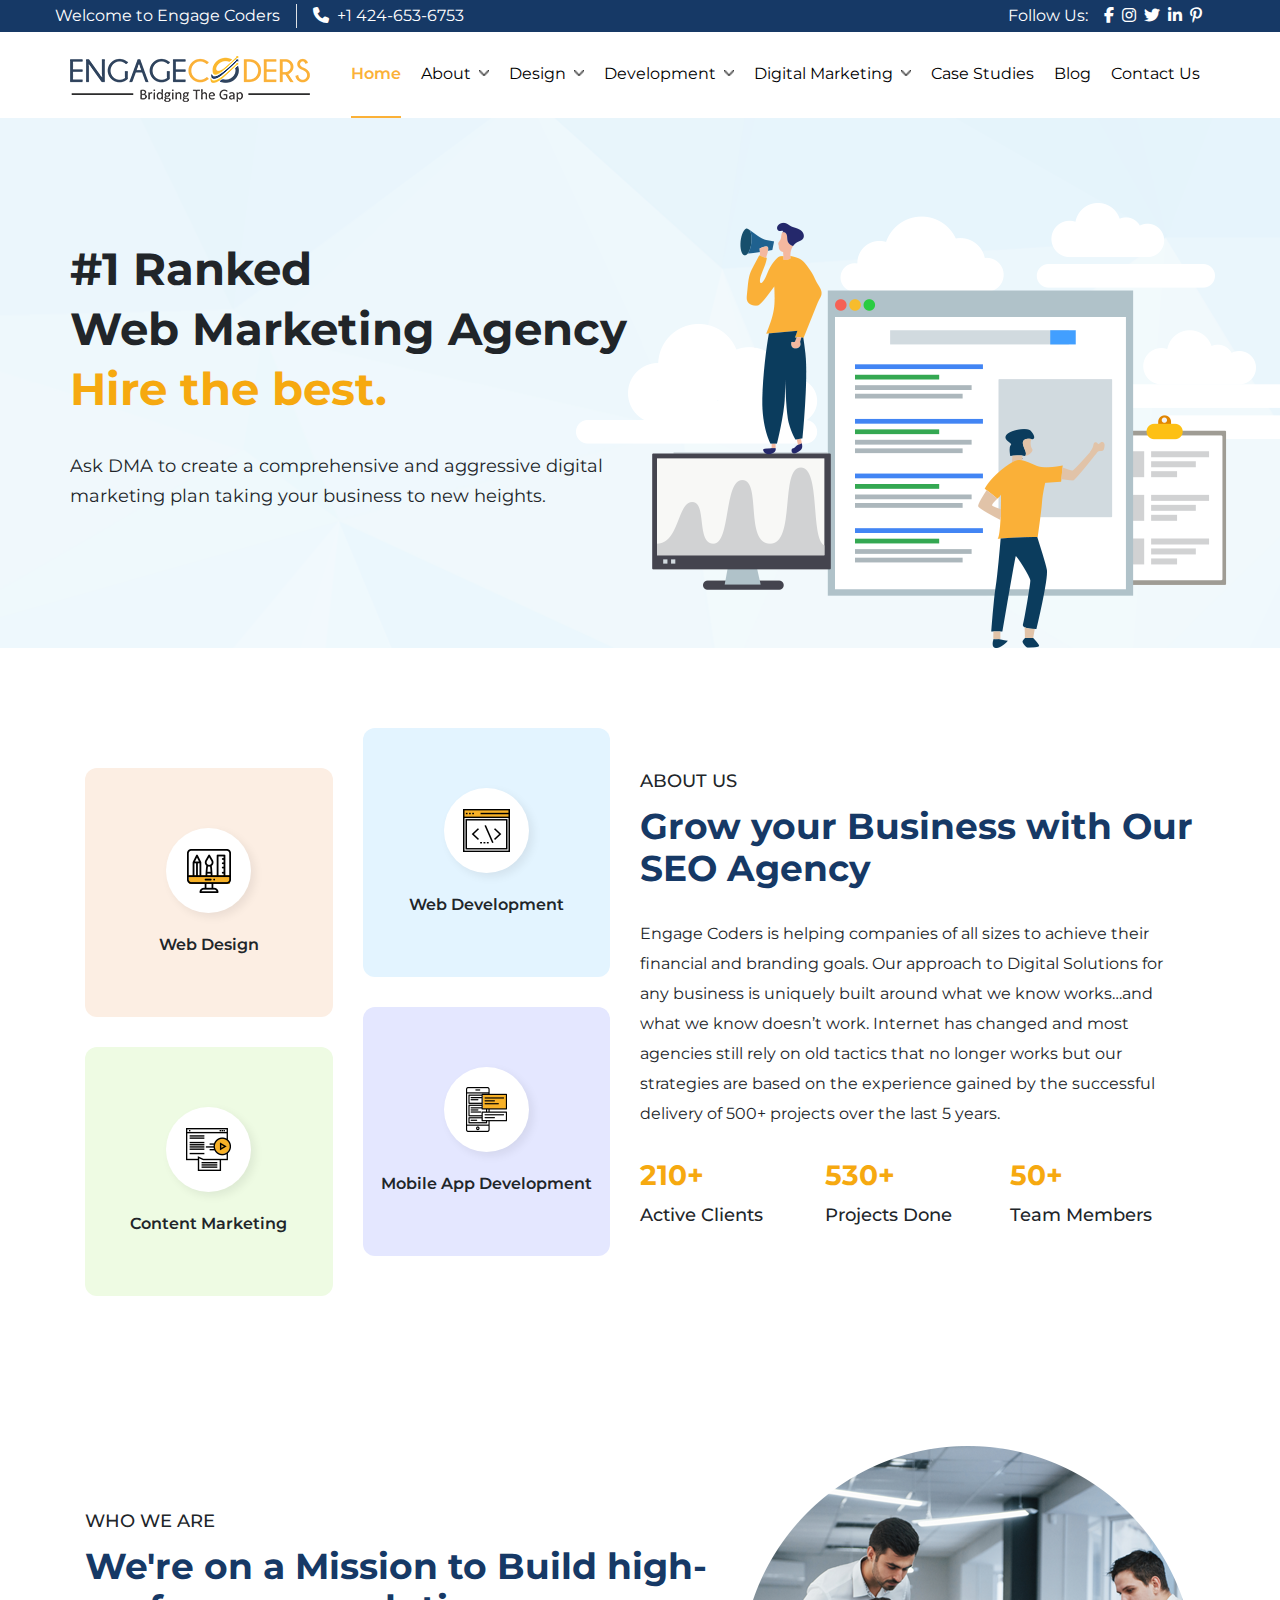
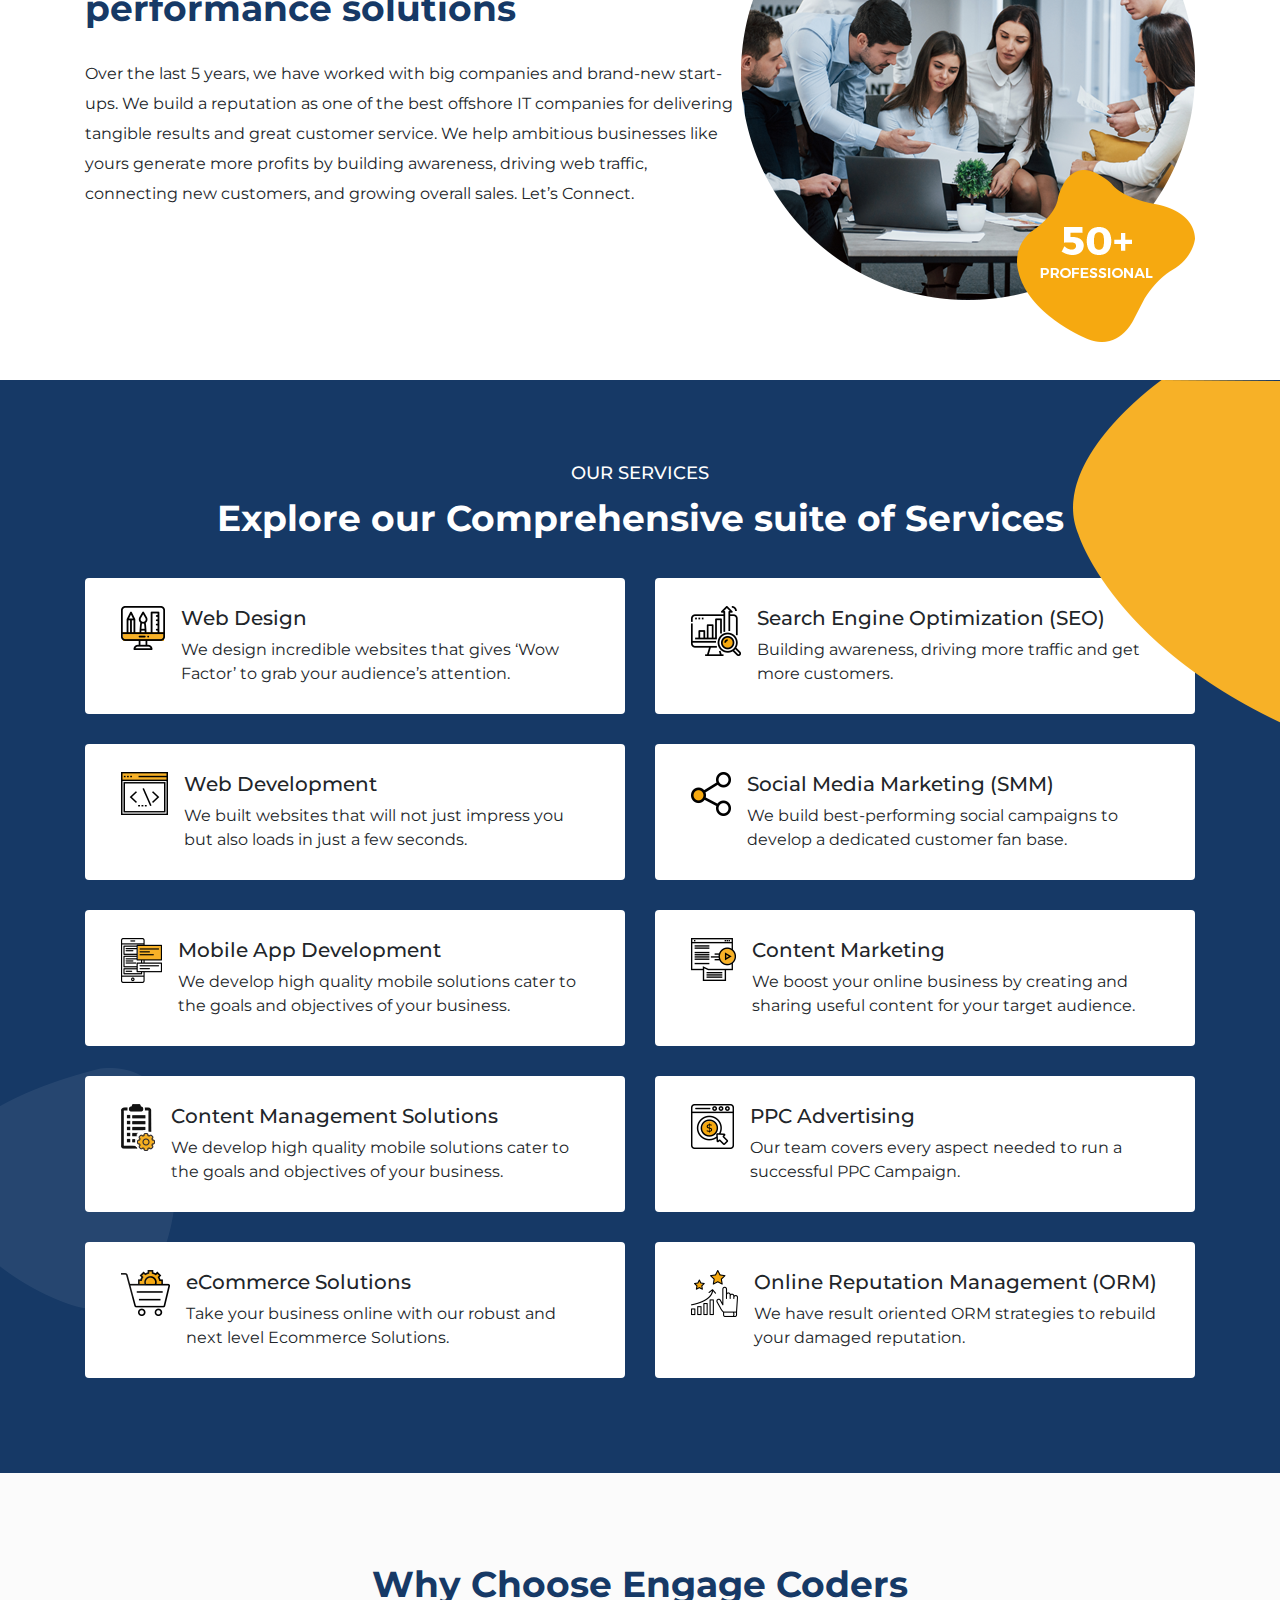
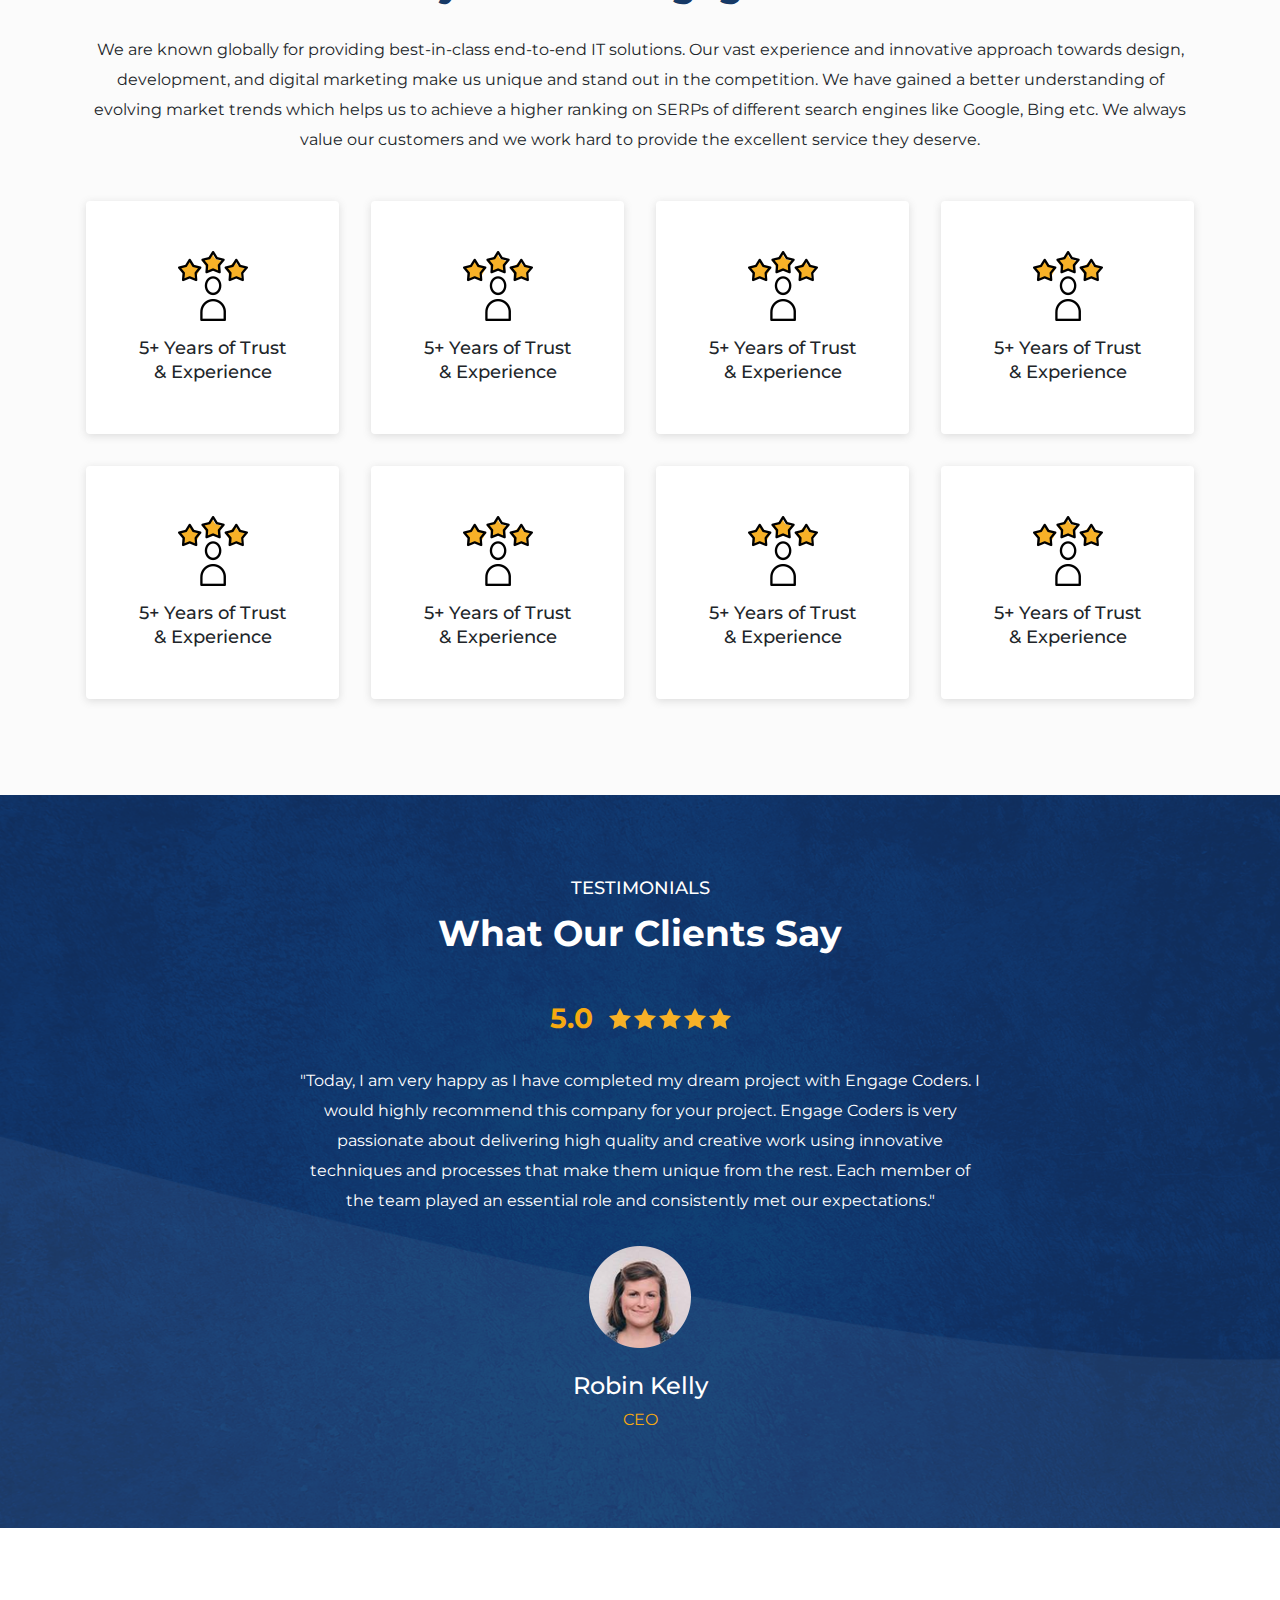
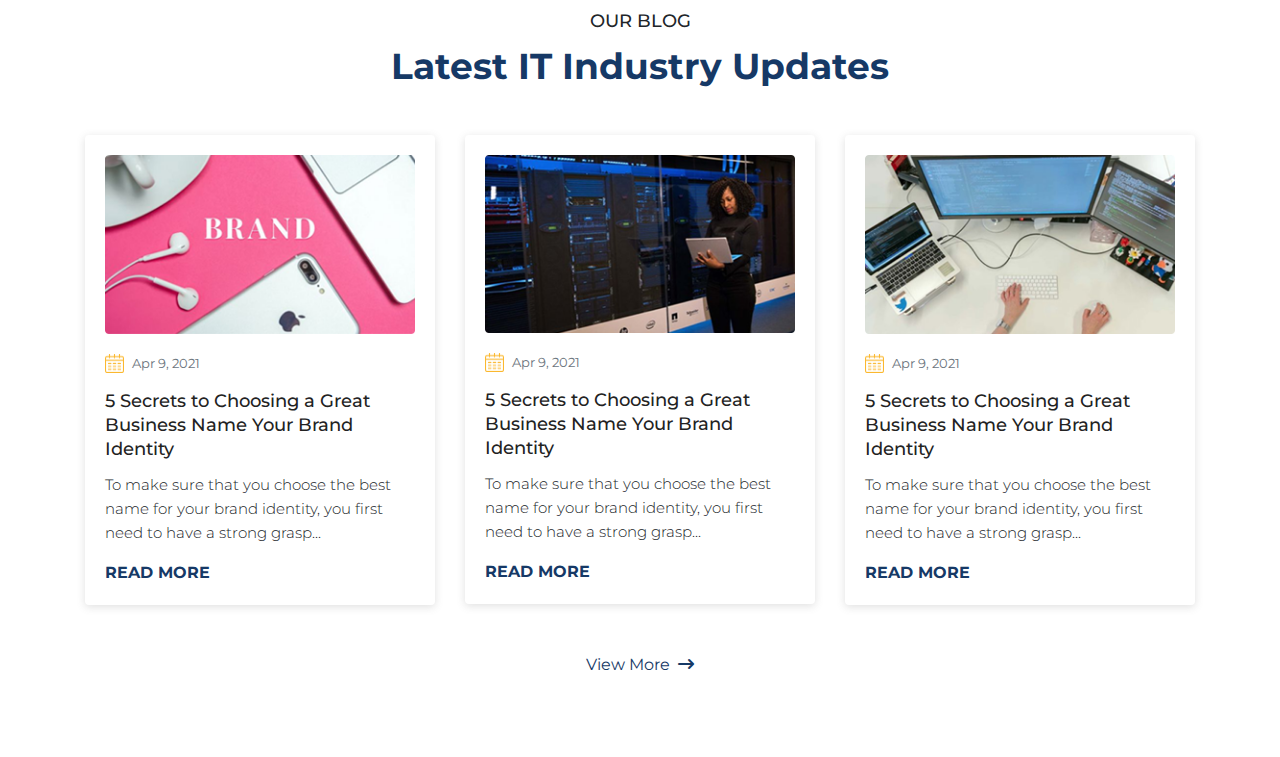
==== index.html @ b3d9ad45 "first" ====
<!DOCTYPE html>
<html lang="en">

<head>
    <meta charset="UTF-8">
    <meta name="viewport" content="width=device-width, initial-scale=1.0">
    <title>Engagecoders</title>
    <link rel="stylesheet" href="./assets/css/style.css">
    <link rel="stylesheet" href="https://cdn.jsdelivr.net/npm/bootstrap@4.6.2/dist/css/bootstrap.min.css">
    <link rel="stylesheet" href="https://cdnjs.cloudflare.com/ajax/libs/font-awesome/6.7.1/css/all.min.css">
    <link rel="preconnect" href="https://fonts.googleapis.com">
    <link rel="preconnect" href="https://fonts.gstatic.com" crossorigin>
    <link href="https://fonts.googleapis.com/css2?family=Montserrat:ital,wght@0,100..900;1,100..900&display=swap"
        rel="stylesheet">
</head>

<body>
    <header>
        <div class="bg-blue text-white py-1">
            <div class="d-flex container justify-content-between p-0">
                <div class="row">
                    <div class="mr-3">Welcome to Engage Coders</div>

                    <a href="tel:+1 424-653-6753" class="text-white text-decoration-none border-left"><i
                            class="fa-solid fa-phone ml-3 mr-2"></i>+1
                        424-653-6753</a>
                </div>
                <div><span class="mr-3">Follow Us:</span><i class="fa-brands fa-facebook-f mr-2"></i><i
                        class="fa-brands fa-instagram mr-2"></i><i class="fa-brands fa-twitter mr-2"></i><i
                        class="fa-brands fa-linkedin-in mr-2"></i><i class="fa-brands fa-pinterest-p mr-2"></i></div>
            </div>
        </div>
        <nav class="navbar navbar-expand-lg navbar-light container px-0 pb-0 align-items-end">
            <a class="navbar-brand py-3" href="#">
                <img src="./assets/images/logo.png" alt="Engagecoders logo">
            </a>
            <button class="navbar-toggler" type="button" data-toggle="collapse" data-target="#navbarNav"
                aria-controls="navbarNav" aria-expanded="false" aria-label="Toggle navigation">
                <span class="navbar-toggler-icon"></span>
            </button>
            <div class="collapse navbar-collapse flex-row-reverse" id="navbarNav">
                <ul class="navbar-nav">
                    <li class="nav-item active">
                        <a class="nav-link" href="#">Home</a>
                    </li>
                    <li class="nav-item dropdown">
                        <a class="nav-link dropdown-toggle" href="#" role="button" data-toggle="dropdown"
                            aria-expanded="false">
                            About
                        </a>
                        <div class="dropdown-menu">
                            <a class="dropdown-item" href="#">Action</a>
                            <a class="dropdown-item" href="#">Another action</a>
                            <div class="dropdown-divider"></div>
                            <a class="dropdown-item" href="#">Something else here</a>
                        </div>
                    </li>
                    <li class="nav-item dropdown">
                        <a class="nav-link dropdown-toggle" href="#" role="button" data-toggle="dropdown"
                            aria-expanded="false">
                            Design
                        </a>
                        <div class="dropdown-menu">
                            <a class="dropdown-item" href="#">Action</a>
                            <a class="dropdown-item" href="#">Another action</a>
                            <div class="dropdown-divider"></div>
                            <a class="dropdown-item" href="#">Something else here</a>
                        </div>
                    </li>
                    <li class="nav-item dropdown">
                        <a class="nav-link dropdown-toggle" href="#" role="button" data-toggle="dropdown"
                            aria-expanded="false">
                            Development
                        </a>
                        <div class="dropdown-menu">
                            <a class="dropdown-item" href="#">Action</a>
                            <a class="dropdown-item" href="#">Another action</a>
                            <div class="dropdown-divider"></div>
                            <a class="dropdown-item" href="#">Something else here</a>
                        </div>
                    </li>
                    <li class="nav-item dropdown">
                        <a class="nav-link dropdown-toggle" href="#" role="button" data-toggle="dropdown"
                            aria-expanded="false">
                            Digital Marketing
                        </a>
                        <div class="dropdown-menu">
                            <a class="dropdown-item" href="#">Action</a>
                            <a class="dropdown-item" href="#">Another action</a>
                            <div class="dropdown-divider"></div>
                            <a class="dropdown-item" href="#">Something else here</a>
                        </div>
                    </li>
                    <li class="nav-item">
                        <a class="nav-link" href="#">Case Studies</a>
                    </li>
                    <li class="nav-item">
                        <a class="nav-link" href="#">Blog</a>
                    </li>
                    <li class="nav-item">
                        <a class="nav-link" href="#">Contact Us</a>
                    </li>
                </ul>
            </div>
        </nav>
    </header>
    <main>
        <section class="hero-section">
            <div class="hero-bg"><img src="./assets/images/hero-vector.png" alt="">
                <div class="container h-100 p-0 d-flex flex-column justify-content-center">
                    <h1 class="font-weight-bold">#1 Ranked<br>
                        Web Marketing Agency<br>
                        <span class="text-orange">Hire the best.</span>
                    </h1>
                    <p class="mt-4">Ask DMA to create a comprehensive and aggressive digital<br> marketing plan taking
                        your business
                        to
                        new heights.</p>
                </div>
            </div>
        </section>
        <section class="about-section section-space">
            <div class="container d-flex justify-content-between align-items-center">
                <div class="d-flex w-50 row row-cols-2">
                    <div class="col">
                        <div class="about-box about-one">
                            <div class="image-wrapper"><img src="./assets/images/web-design-icon.png" alt=""></div>
                            <p>Web Design</p>
                        </div>
                    </div>
                    <div class="col">
                        <div class="about-box about-two">
                            <div class="image-wrapper"><img src="./assets/images/web-development-icon.png" alt=""></div>
                            <p>Web Development</p>
                        </div>
                    </div>
                    <div class="col">
                        <div class="about-box about-three">
                            <div class="image-wrapper"><img src="./assets/images/content-marketing-icon.png" alt="">
                            </div>
                            <p>Content Marketing</p>
                        </div>
                    </div>
                    <div class="col">
                        <div class="about-box about-four">
                            <div class="image-wrapper"><img src="./assets/images/mobile-app-development-icon.png"
                                    alt="">
                            </div>
                            <p>Mobile App Development</p>
                        </div>
                    </div>

                </div>
                <div class="w-50">
                    <span class="subheading">About us</span>
                    <h2 class="heading">Grow your Business with Our SEO Agency</h2>
                    <p class="paragraph">Engage Coders is helping companies of all sizes to achieve their
                        financial and branding goals. Our approach to Digital Solutions for any business is uniquely
                        built
                        around what we know works…and what we know doesn’t work. Internet has changed and most agencies
                        still rely on old tactics that no longer works but our strategies are based on the experience
                        gained
                        by the successful delivery of 500+ projects over the last 5 years.</p>
                    <div class="row row-cols-3 m-0 about-counter">
                        <div class="pr-3">
                            <h3 class="font-weight-bold text-orange">210+</h3>
                            <p>Active Clients</p>
                        </div>
                        <div class="pr-3">
                            <h3 class="font-weight-bold text-orange">530+</h3>
                            <p>Projects Done</p>
                        </div>
                        <div class="pr-3">
                            <h3 class="font-weight-bold text-orange">50+</h3>
                            <p>Team Members</p>
                        </div>
                    </div>
                </div>
            </div>
        </section>
        <section class="who-we-are section-space">
            <div class="d-flex align-items-center container pt-0">
                <div><span class="subheading">Who we are</span>
                    <h2 class="heading">We're on a Mission to Build high-performance solutions</h2>
                    <p class="paragraph">Over the last 5 years, we have worked with big companies and brand-new
                        start-ups. We build a reputation as one of the best offshore IT companies for delivering
                        tangible results and great customer service. We help ambitious businesses like yours generate
                        more profits by building awareness, driving web traffic, connecting new customers, and growing
                        overall sales. Let’s Connect.</p>
                </div>
                <div>
                    <div class="round-img-wrapper position-relative"><img src="./assets/images/who-we-are.png"
                            alt=""><img src="./assets/images/shape_1.png" alt="" class="who-we_shape"></div>

                </div>
            </div>
        </section>
        <section class="our-services bg-blue position-relative section-space">
            <div class="container">
                <div class="text-center"><span class="subheading text-white">Our Services</span>
                    <h2 class="heading text-white">Explore our Comprehensive suite of Services</h2>
                </div>
                <div class="row row-cols-2 mt-4">
                    <div class="service">
                        <div class="media bg-white rounded">
                            <img src="./assets/images/web-design-icon.png" class="mr-3" alt="...">
                            <div class="media-body">
                                <h5 class="mt-0">Web Design</h5>
                                <p class="m-0">We design incredible websites that gives ‘Wow Factor’ to grab your
                                    audience’s
                                    attention.</p>
                            </div>
                        </div>
                    </div>
                    <div class="service">
                        <div class="media bg-white rounded">
                            <img src="./assets/images/seo-icon.png" class="mr-3" alt="...">
                            <div class="media-body">
                                <h5 class="mt-0">Search Engine Optimization (SEO)</h5>
                                <p class="m-0">Building awareness, driving more traffic and get more customers.</p>
                            </div>
                        </div>
                    </div>
                    <div class="service">
                        <div class="media bg-white rounded">
                            <img src="./assets/images/web-development-icon.png" class="mr-3" alt="...">
                            <div class="media-body">
                                <h5 class="mt-0">Web Development</h5>
                                <p class="m-0">We built websites that will not just impress you but also loads in just a
                                    few seconds.</p>
                            </div>
                        </div>
                    </div>
                    <div class="service">
                        <div class="media bg-white rounded">
                            <img src="./assets/images/smm-icon.png" class="mr-3" alt="...">
                            <div class="media-body">
                                <h5 class="mt-0">Social Media Marketing (SMM)</h5>
                                <p class="m-0">We build best-performing social campaigns to develop a dedicated customer
                                    fan base.</p>
                            </div>
                        </div>
                    </div>
                    <div class="service">
                        <div class="media bg-white rounded">
                            <img src="./assets/images/mobile-app-development-icon.png" class="mr-3" alt="...">
                            <div class="media-body">
                                <h5 class="mt-0">Mobile App Development</h5>
                                <p class="m-0">We develop high quality mobile solutions cater to the goals and
                                    objectives of your business.</p>
                            </div>
                        </div>
                    </div>
                    <div class="service">
                        <div class="media bg-white rounded">
                            <img src="./assets/images/content-marketing-icon.png" class="mr-3" alt="...">
                            <div class="media-body">
                                <h5 class="mt-0">Content Marketing</h5>
                                <p class="m-0">We boost your online business by creating and sharing useful content for
                                    your target audience.</p>
                            </div>
                        </div>
                    </div>
                    <div class="service">
                        <div class="media bg-white rounded">
                            <img src="./assets/images/cms-icon.png" class="mr-3" alt="...">
                            <div class="media-body">
                                <h5 class="mt-0">Content Management Solutions</h5>
                                <p class="m-0">We develop high quality mobile solutions cater to the goals and
                                    objectives of your business.</p>
                            </div>
                        </div>
                    </div>
                    <div class="service">
                        <div class="media bg-white rounded">
                            <img src="./assets/images/ppc.png" class="mr-3" alt="...">
                            <div class="media-body">
                                <h5 class="mt-0">PPC Advertising</h5>
                                <p class="m-0">Our team covers every aspect needed to run a successful PPC Campaign.</p>
                            </div>
                        </div>
                    </div>
                    <div class="service">
                        <div class="media bg-white rounded">
                            <img src="./assets/images/ecommerce-icon.png" class="mr-3" alt="...">
                            <div class="media-body">
                                <h5 class="mt-0">eCommerce Solutions</h5>
                                <p class="m-0">Take your business online with our robust and next level Ecommerce
                                    Solutions.</p>
                            </div>
                        </div>
                    </div>
                    <div class="service">
                        <div class="media bg-white rounded">
                            <img src="./assets/images/orm-icon.png" class="mr-3" alt="...">
                            <div class="media-body">
                                <h5 class="mt-0">Online Reputation Management (ORM)</h5>
                                <p class="m-0">We have result oriented ORM strategies to rebuild your damaged
                                    reputation.</p>
                            </div>
                        </div>
                    </div>
                </div>
            </div>
            <img src="./assets/images/services-yellow-shape.png" alt="" class="shape-first">
            <img src="./assets/images/services-shape-2.png" alt="" class="shape-second">
        </section>
        <section class="section-space why-choose">
            <div class="container">
                <div class="text-center">
                    <h2 class="heading">Why Choose Engage Coders</h2>
                    <p class="paragraph">We are known globally for providing best-in-class end-to-end IT solutions. Our
                        vast
                        experience and innovative approach towards design, development, and digital marketing make us
                        unique
                        and stand out in the competition. We have gained a better understanding of evolving market
                        trends
                        which helps us to achieve a higher ranking on SERPs of different search engines like Google,
                        Bing
                        etc. We always value our customers and we work hard to provide the excellent service they
                        deserve.
                    </p>
                </div>
                <div class="row row-cols-4">
                    <div class="p-3">
                        <div class="bg-white why-choose-cards">
                            <img src="./assets/images/trust-icon.png" alt="">
                            <p>5+ Years of Trust
                                & Experience</p>
                        </div>
                    </div>
                    <div class="p-3">
                        <div class="bg-white why-choose-cards">
                            <img src="./assets/images/trust-icon.png" alt="">
                            <p>5+ Years of Trust
                                & Experience</p>
                        </div>
                    </div>
                    <div class="p-3">
                        <div class="bg-white why-choose-cards">
                            <img src="./assets/images/trust-icon.png" alt="">
                            <p>5+ Years of Trust
                                & Experience</p>
                        </div>
                    </div>
                    <div class="p-3">
                        <div class="bg-white why-choose-cards">
                            <img src="./assets/images/trust-icon.png" alt="">
                            <p>5+ Years of Trust
                                & Experience</p>
                        </div>
                    </div>
                    <div class="p-3">
                        <div class="bg-white why-choose-cards">
                            <img src="./assets/images/trust-icon.png" alt="">
                            <p>5+ Years of Trust
                                & Experience</p>
                        </div>
                    </div>
                    <div class="p-3">
                        <div class="bg-white why-choose-cards">
                            <img src="./assets/images/trust-icon.png" alt="">
                            <p>5+ Years of Trust
                                & Experience</p>
                        </div>
                    </div>
                    <div class="p-3">
                        <div class="bg-white why-choose-cards">
                            <img src="./assets/images/trust-icon.png" alt="">
                            <p>5+ Years of Trust
                                & Experience</p>
                        </div>
                    </div>
                    <div class="p-3">
                        <div class="bg-white why-choose-cards">
                            <img src="./assets/images/trust-icon.png" alt="">
                            <p>5+ Years of Trust
                                & Experience</p>
                        </div>
                    </div>
                </div>
            </div>
        </section>
        <section class="testimonial">
            <div class="container section-space">
                <div class="text-center">
                    <span class="subheading text-white">Testimonials</span>
                    <h2 class="heading text-white">What Our Clients Say</h2>
                    <h3 class="text-orange font-weight-bold d-flex align-items-center justify-content-center mt-5">5.0
                        <img src="./assets/images/5stars.png" alt="" class="ml-3">
                    </h3>
                    <p class="paragraph text-white testimonial-description">"Today, I am very happy as I have completed
                        my dream project with
                        Engage
                        Coders. I
                        would highly recommend this company for your project. Engage Coders is very passionate about
                        delivering high quality and creative work using innovative techniques and processes that make
                        them
                        unique from the rest. Each member of the team played an essential role and consistently met our
                        expectations."</p>
                    <div class="text-white"><img src="./assets/images/robin-avatar.png" alt="">
                        <h4 class="mt-4">Robin Kelly</h4>
                        <p class="text-orange">CEO</p>
                    </div>
                </div>
            </div>
        </section>
        <section class="blog">
            <div class="container section-space">
                <div class="text-center"><span class="subheading">Our Blog</span>
                    <h2 class="heading">Latest IT Industry Updates</h2>
                </div>
                <div class="row row-cols-3 my-5">
                    <div class="card-wrapper">
                        <div class="card">
                            <img src="./assets/images/blog-1.png" class="card-img-top" alt="...">
                            <div class="card-body">
                                <small class="text-muted d-flex"><img src="./assets/images/calendar.png" alt=""
                                        class="mr-2">Apr 9,
                                    2021</small>
                                <h5 class="card-title mt-3">5 Secrets to Choosing a Great
                                    Business Name Your Brand Identity</h5>
                                <p class="card-text">To make sure that you choose the best name for your brand identity,
                                    you first need to have a strong grasp...</p>
                                <a href="#" class="text-uppercase font-weight-bold text-blue">Read More</a>
                            </div>
                        </div>
                    </div>
                    <div class="card-wrapper">
                        <div class="card">
                            <img src="./assets/images/blog-2.png" class="card-img-top" alt="...">
                            <div class="card-body">
                                <small class="text-muted d-flex"><img src="./assets/images/calendar.png" alt=""
                                        class="mr-2">Apr 9,
                                    2021</small>
                                <h5 class="card-title mt-3">5 Secrets to Choosing a Great
                                    Business Name Your Brand Identity</h5>
                                <p class="card-text">To make sure that you choose the best name for your brand identity,
                                    you first need to have a strong grasp...</p>
                                <a href="#" class="text-uppercase font-weight-bold text-blue">Read More</a>
                            </div>
                        </div>
                    </div>
                    <div class="card-wrapper">
                        <div class="card">
                            <img src="./assets/images/blog-3.png" class="card-img-top" alt="...">
                            <div class="card-body">
                                <small class="text-muted d-flex"><img src="./assets/images/calendar.png" alt=""
                                        class="mr-2">Apr 9,
                                    2021</small>
                                <h5 class="card-title mt-3">5 Secrets to Choosing a Great
                                    Business Name Your Brand Identity</h5>
                                <p class="card-text">To make sure that you choose the best name for your brand identity,
                                    you first need to have a strong grasp...</p>
                                <a href="#" class="text-uppercase font-weight-bold text-blue">Read More</a>
                            </div>
                        </div>
                    </div>
                </div>
                <div class="text-center">
                    <a href="#" class="text-blue">View More<i class="fa-solid fa-arrow-right-long ml-2"></i></a>
                </div>
            </div>
        </section>
    </main>
    <footer class="container"></footer>
    <script src="https://cdn.jsdelivr.net/npm/jquery@3.5.1/dist/jquery.slim.min.js"></script>
    <script src="https://cdn.jsdelivr.net/npm/bootstrap@4.6.2/dist/js/bootstrap.bundle.min.js"></script>
</body>

</html>
---- assets/css/style.css ----
* {
    font-family: "Montserrat", sans-serif;
}

/* --------------------- global css */
.bg-blue {
    background-color: #163966;
}

.text-orange {
    color: #f6a910;
}

.text-blue {
    color: #163966;
}

.subheading {
    font-size: 18px;
    text-transform: uppercase;
    /* color: #777777; */
    font-weight: 500;
}

.heading {
    font-size: 36px;
    font-weight: 700;
    line-height: 42px;
    color: #163966;
    margin-top: 10px;
}

.paragraph {
    font-size: 16px;
    line-height: 30px;
    margin: 30px 0;
}

.section-space {
    padding: 80px 0;
}

/* -------------------header-------------------------- */

/* header .bg-blue {
    font-size: 12px;
}

header nav {
    font-size: 14px;
} */

header nav.navbar-light .navbar-nav .nav-link {
    color: rgb(0 0 0);
}

header nav.navbar-light .navbar-nav .active>.nav-link,
.navbar-light .navbar-nav .nav-link.active,
.navbar-light .navbar-nav .nav-link.show,
.navbar-light .navbar-nav .show>.nav-link {
    color: rgb(251 177 56);
    border-bottom: 2px solid;
    padding-bottom: 30px;
    font-weight: 600;
}

header nav.navbar-light .nav-item .nav-link {
    padding-inline: 0;
}

header nav.navbar-light .nav-item {
    margin-inline: 10px;
}

header .dropdown-toggle::after {
    content: "";
    display: inline-block;
    width: 10px;
    height: 10px;
    margin-left: .255em;
    background-image: url('./../images/dropdown-icon.png');
    background-size: contain;
    background-repeat: no-repeat;
    vertical-align: middle !important;
    border: none !important;
}

/* -------------------hero section-------------------------- */

.hero-bg {
    background: url('./../images/banner-bg.png') no-repeat center;
    background-size: cover;
    height: 530px;
    position: relative;
}

.hero-bg img {
    position: absolute;
    bottom: 0;
    right: 0;
}

.hero-section h1 {
    line-height: 60px;
    font-size: 45px;
}

.hero-section p {
    line-height: 30px;
    font-size: 18px;
}


/* -------------------about section-------------------------- */

.about-box {
    background: aliceblue;
    padding: 60px 15px;
    border-radius: 12px;
    justify-items: center;
    margin-bottom: 30px;
    transition: 0.5s all ease;
}

.about-box:hover {
    transform: translateY(-20px);
    transition: 0.5s all ease;
}

.about-box.about-one {
    background-color: #fceee3;
}

.about-box.about-two {
    background-color: #e3f4ff;
}

.about-box.about-three {
    background-color: #eefbe3;
}

.about-box.about-four {
    background-color: #e4e7ff;
}

.about-box .image-wrapper {
    background: #fff;
    height: 85px;
    width: 85px;
    border-radius: 50%;
    display: flex;
    align-items: center;
    justify-content: center;
    margin: 0 auto;
    box-shadow: 4px 4px 10px rgba(0, 0, 0, .07);
}

.about-box.about-one,
.about-box.about-three {
    position: relative;
    top: 40px;
}

.about-box p {
    margin-top: 20px;
    margin-bottom: 0;
    font-weight: 600;
}

.about-counter p {
    font-size: 18px;
    line-height: 30px;
    font-weight: 500;
}

/* ---------------------who we are ------------------------------- */


.who-we-are .who-we_shape {
    position: absolute;
    bottom: -42px;
    right: 0;
}

/* --------------------- our services ------------------------------- */

.our-services .service {
    padding: 15px
}

.our-services .service .media {
    padding: 28px 36px;
}

.our-services .shape-first {
    position: absolute;
    top: 0;
    right: 0;
}

.our-services .shape-second {
    position: absolute;
    bottom: 15%;
    left: 0;
}


/* --------------------- why choose ------------------------------- */

.why-choose {
    background-color: #fbfbfb;
}

.why-choose .why-choose-cards {
    box-shadow: rgba(99, 99, 99, 0.2) 0px 2px 8px 0px;
    padding: 50px;
    text-align: center;
    border-radius: 4px;
}

.why-choose .why-choose-cards p {
    margin: 15px 0 0;
    font-size: 18px;
    line-height: 24px;
    font-weight: 500;
}

/* --------------------- testimonial ------------------------------- */

.testimonial {
    background: url('./../images/testimonial-bg.png') no-repeat center;
    background-size: cover;
}

.testimonial .testimonial-description {
    margin-inline: 210px;
}

/* --------------------- blog ------------------------------- */

.blog .card-img-top {
    padding: 20px 20px 0;
}

.blog .card {
    box-shadow: rgba(99, 99, 99, 0.2) 0px 2px 8px 0px;
    border: none;
}

.blog .card-title {
    font-size: 18px;
    font-weight: 500;
    line-height: 24px;
    color: #222222;
}

.blog .card-text {
    font-size: 15px;
    line-height: 24px;
    font-weight: 300;

}

.blog .card-wrapper {
    padding-inline: 15px;
}

.blog a:hover {
    color: #163966;
    text-decoration: underline;
}
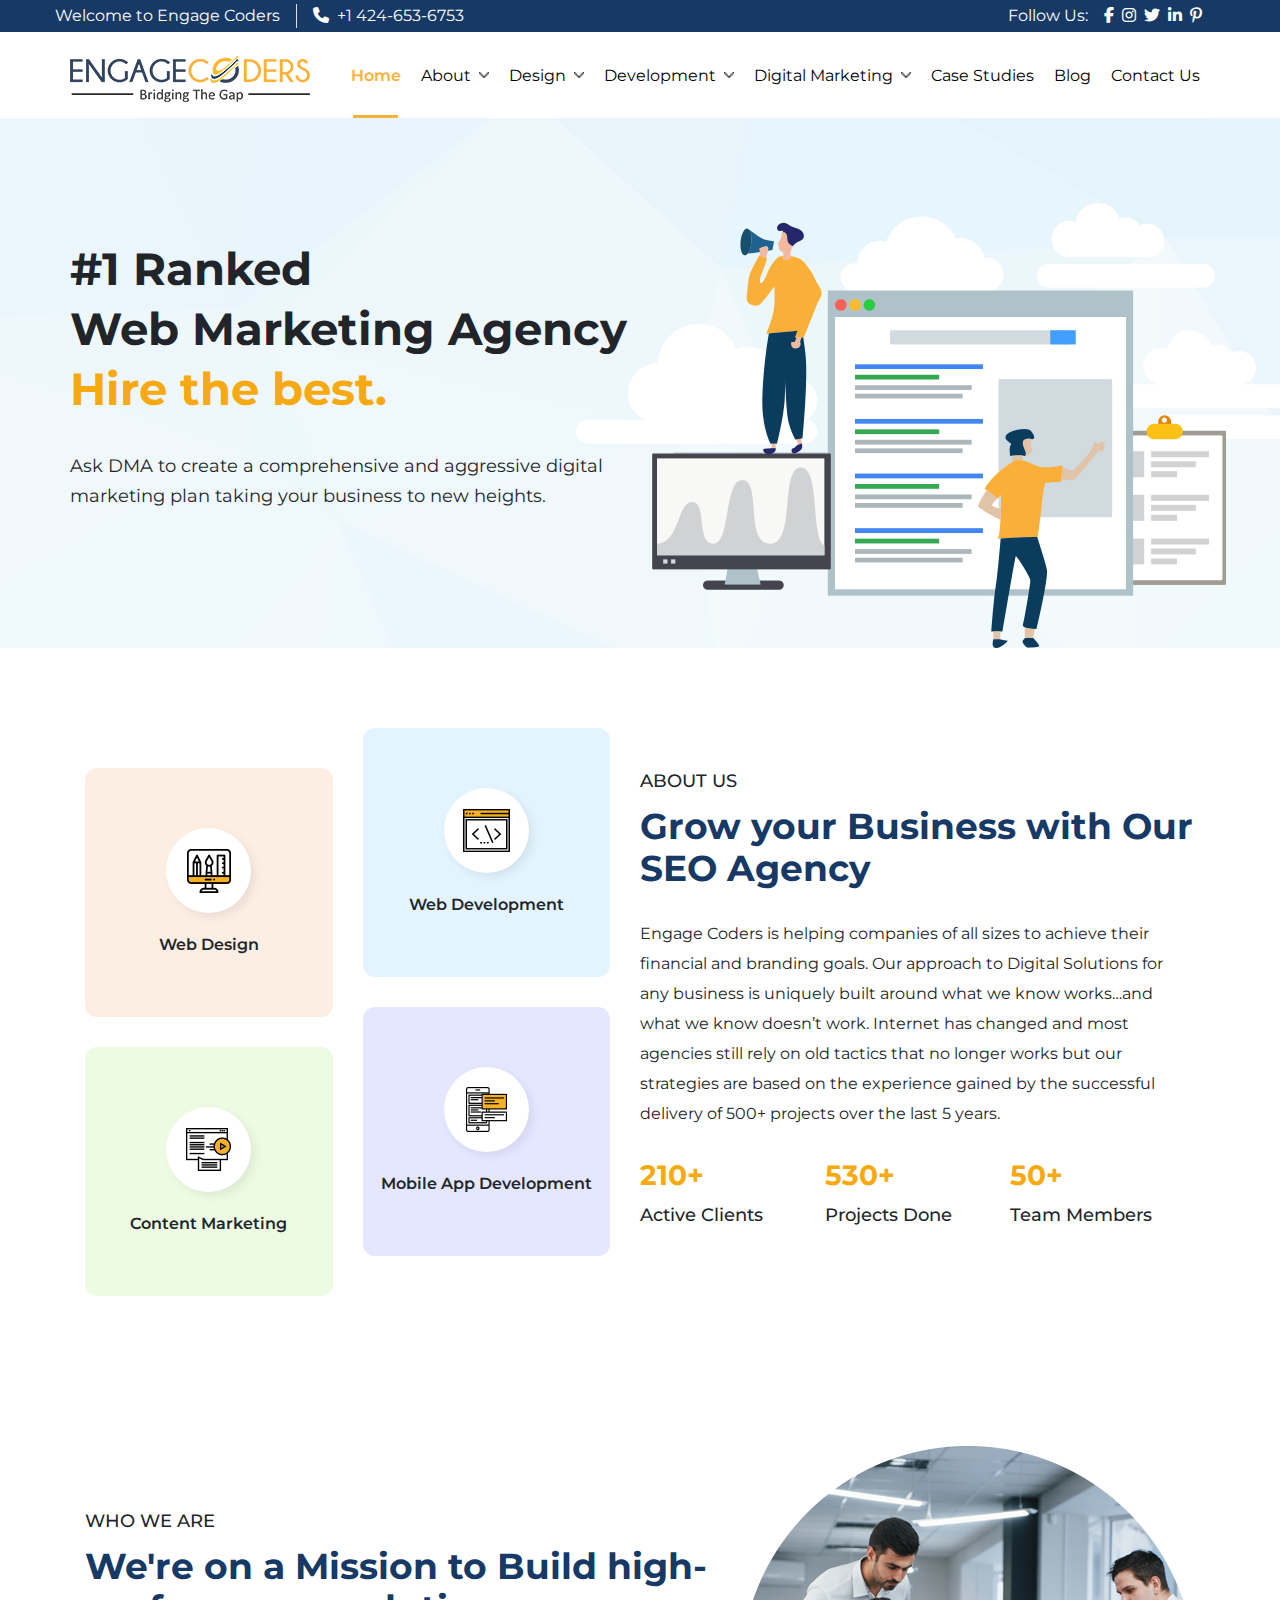
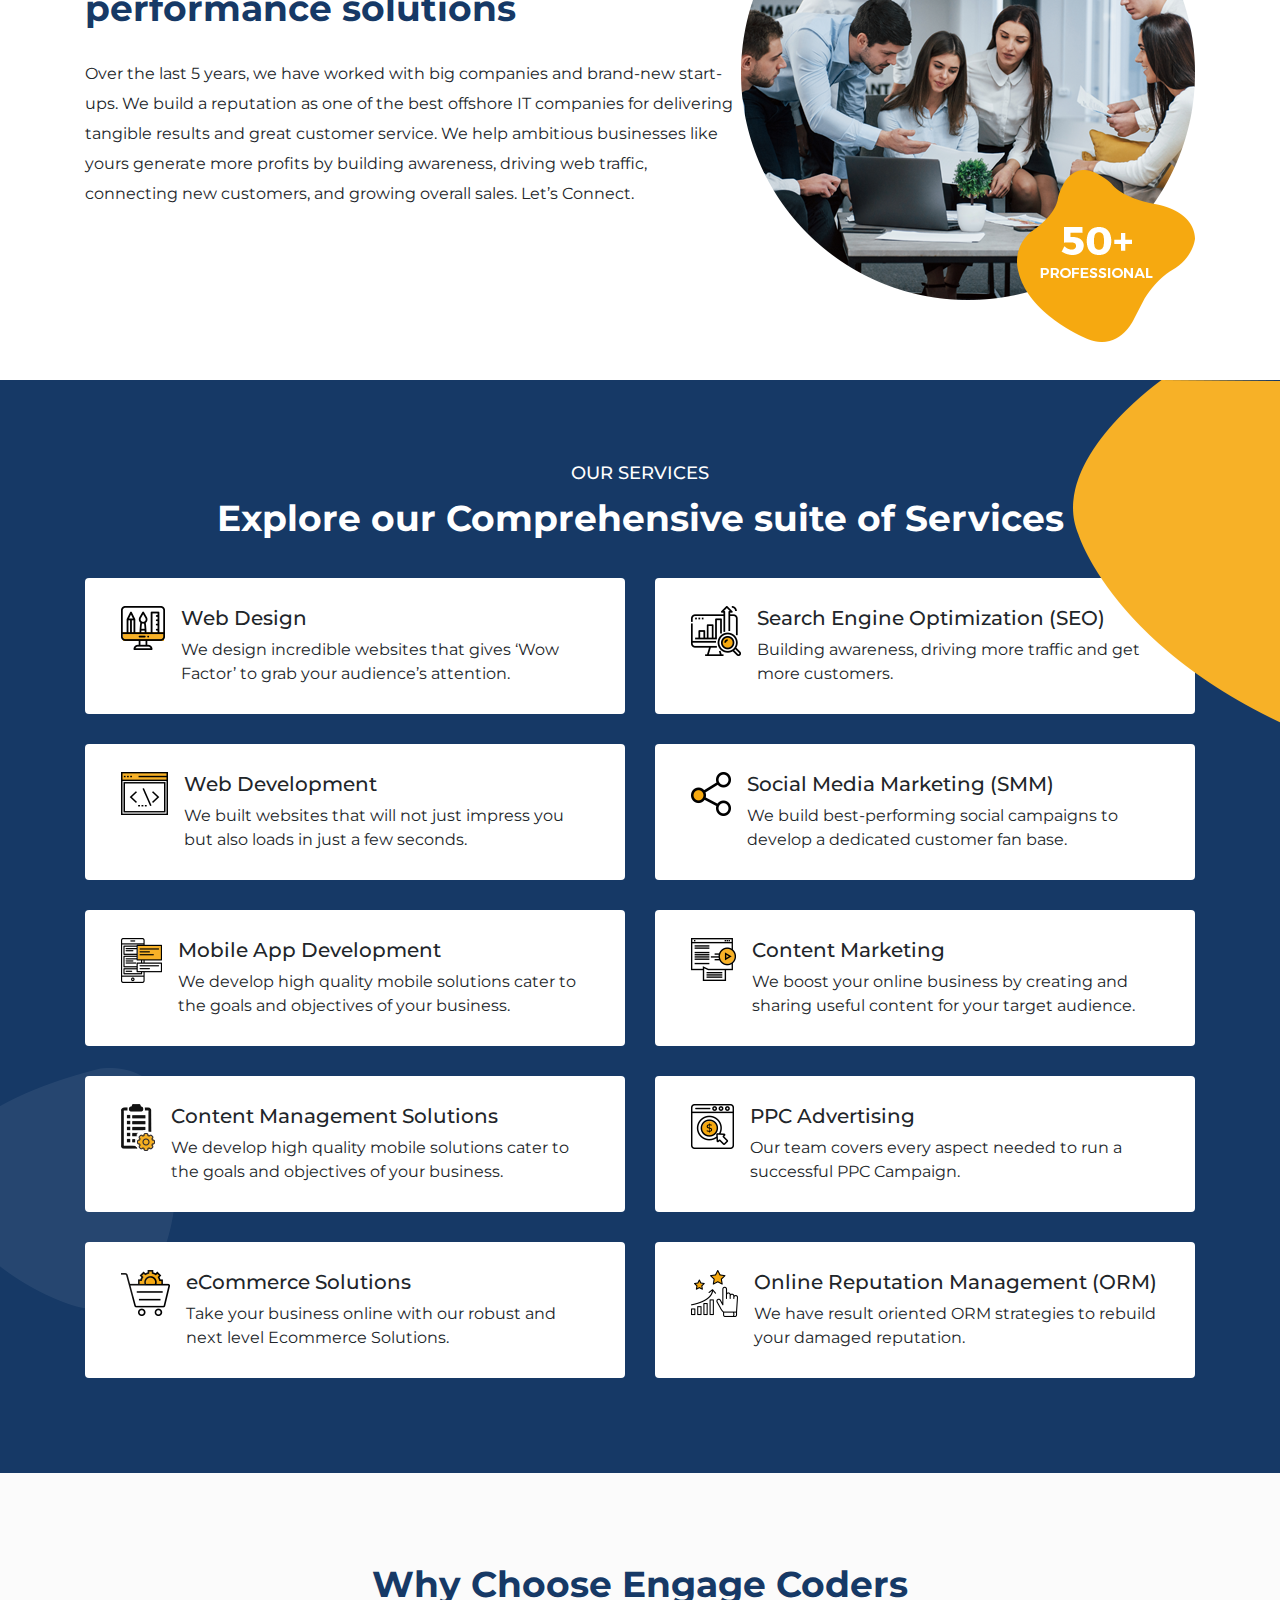
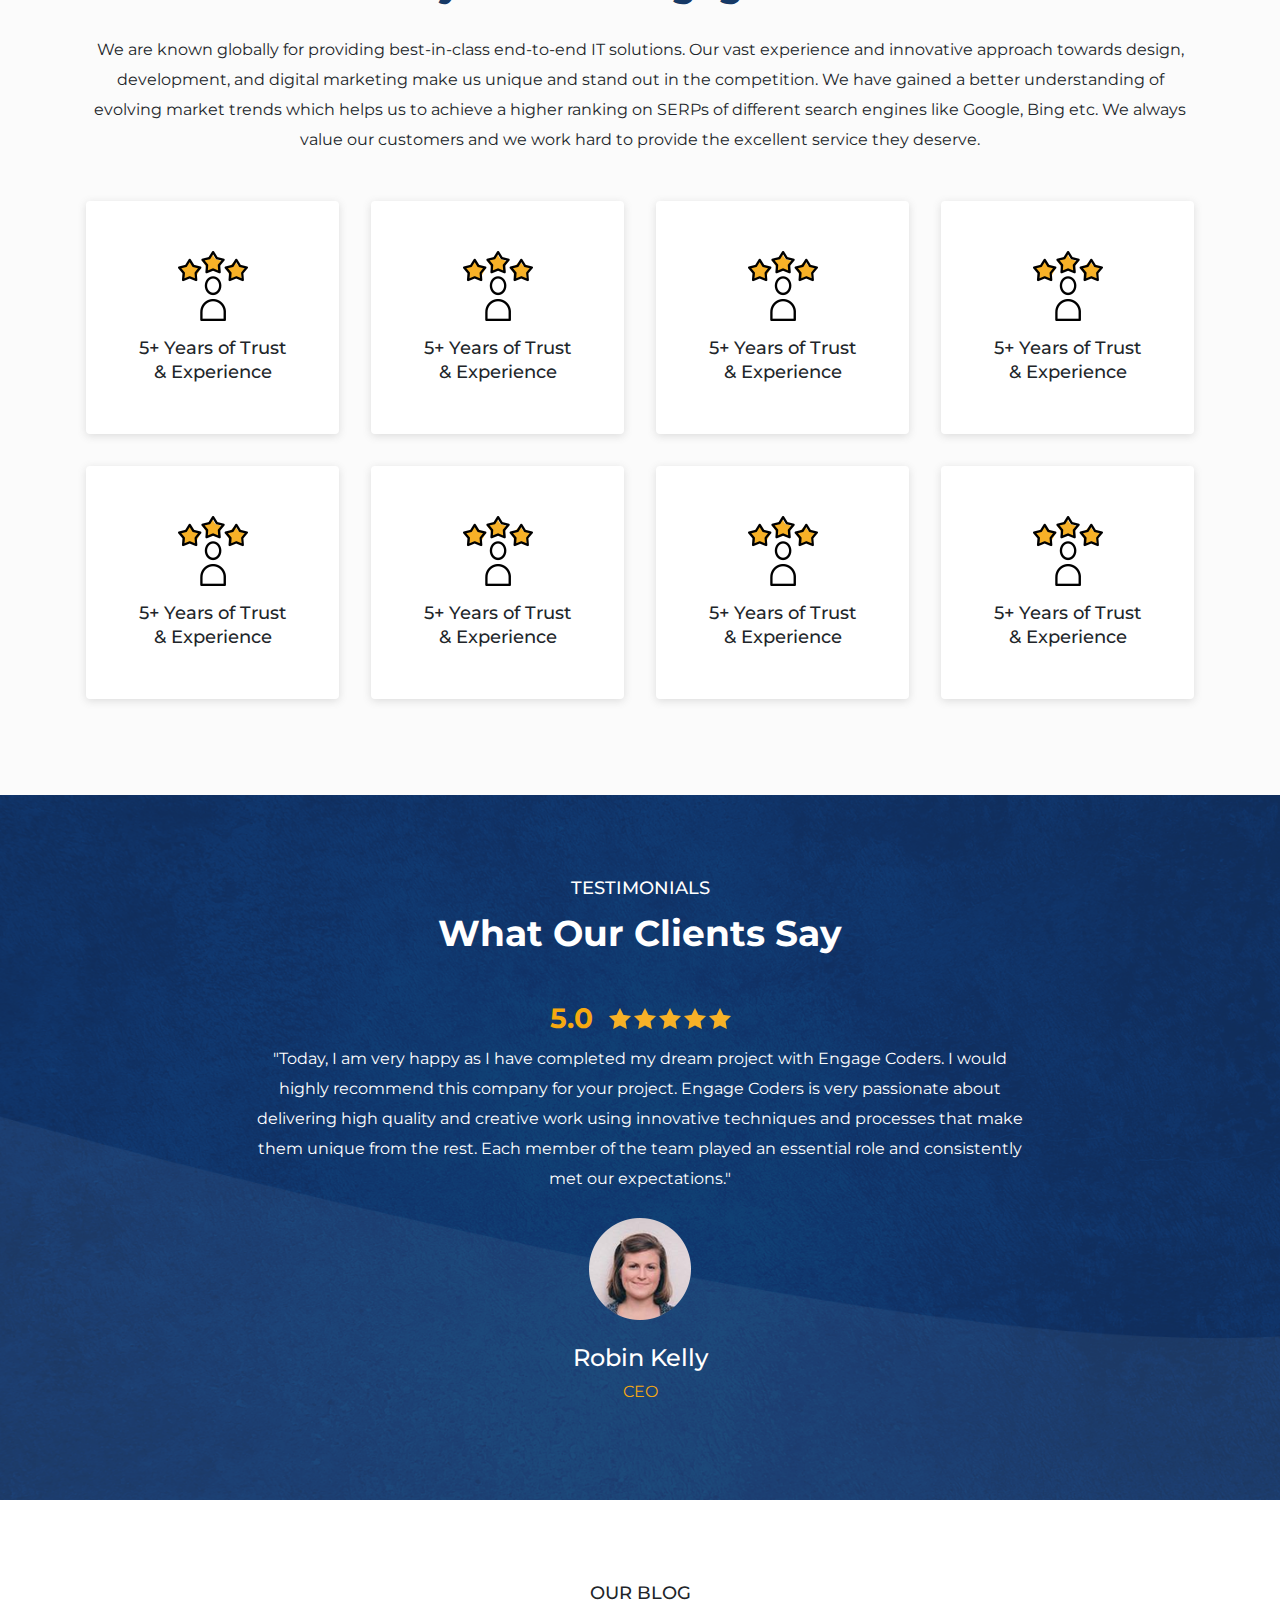
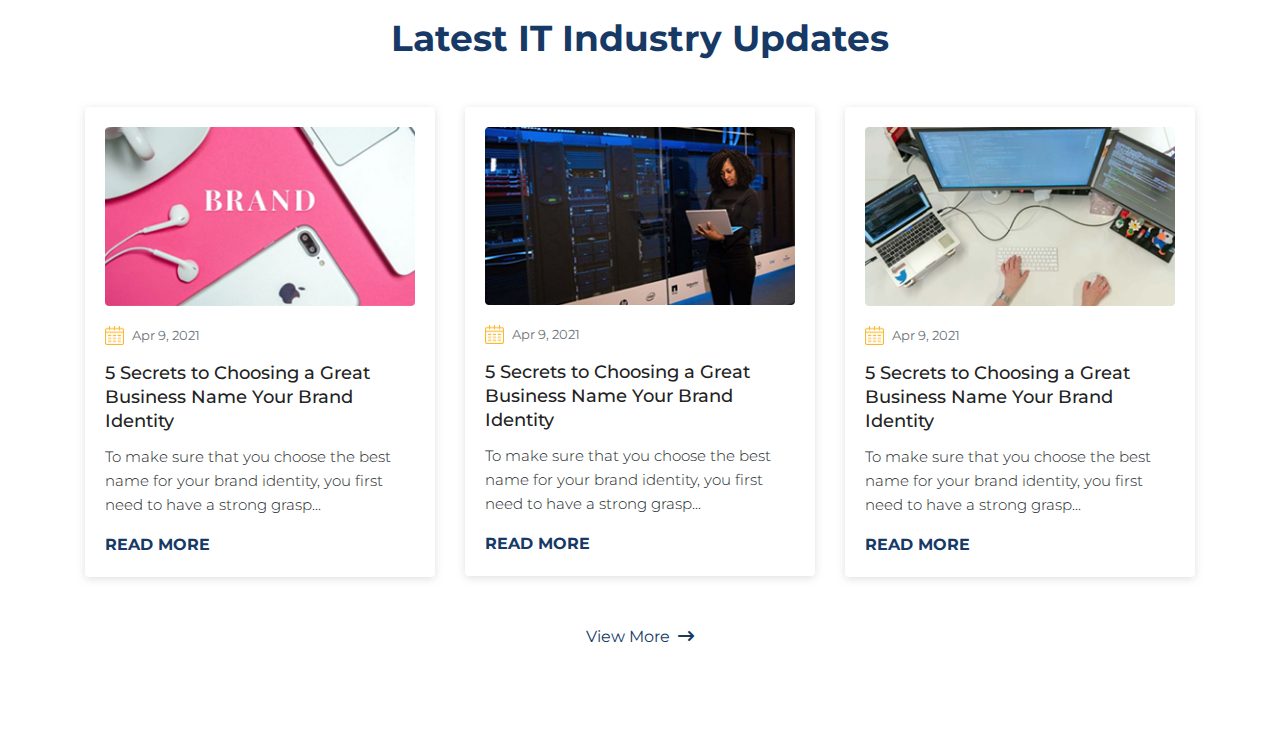
==== commit c55f5781: "added before element" ====
--- a/index.html
+++ b/index.html
@@ -398,7 +398,7 @@
                         them
                         unique from the rest. Each member of the team played an essential role and consistently met our
                         expectations."</p>
-                    <div class="text-white"><img src="./assets/images/robin-avatar.png" alt="">
+                    <div class="text-white mt-4"><img src="./assets/images/robin-avatar.png" alt="">
                         <h4 class="mt-4">Robin Kelly</h4>
                         <p class="text-orange">CEO</p>
                     </div>
--- a/assets/css/style.css
+++ b/assets/css/style.css
@@ -59,7 +59,6 @@
 .navbar-light .navbar-nav .nav-link.show,
 .navbar-light .navbar-nav .show>.nav-link {
     color: rgb(251 177 56);
-    border-bottom: 2px solid;
     padding-bottom: 30px;
     font-weight: 600;
 }
@@ -85,6 +84,21 @@
     border: none !important;
 }
 
+header li.nav-item.active:before {
+    width: 45px;
+    height: 3px;
+    content: "";
+    position: absolute;
+    background-color: #fcb138;
+    bottom: 0;
+}
+
+header li.nav-item.active {
+    position: relative;
+    display: flex;
+    justify-content: center;
+}
+
 /* -------------------hero section-------------------------- */
 
 .hero-bg {
@@ -233,7 +247,8 @@
 }
 
 .testimonial .testimonial-description {
-    margin-inline: 210px;
+    max-width: 70%;
+    margin: 0 auto;
 }
 
 /* --------------------- blog ------------------------------- */
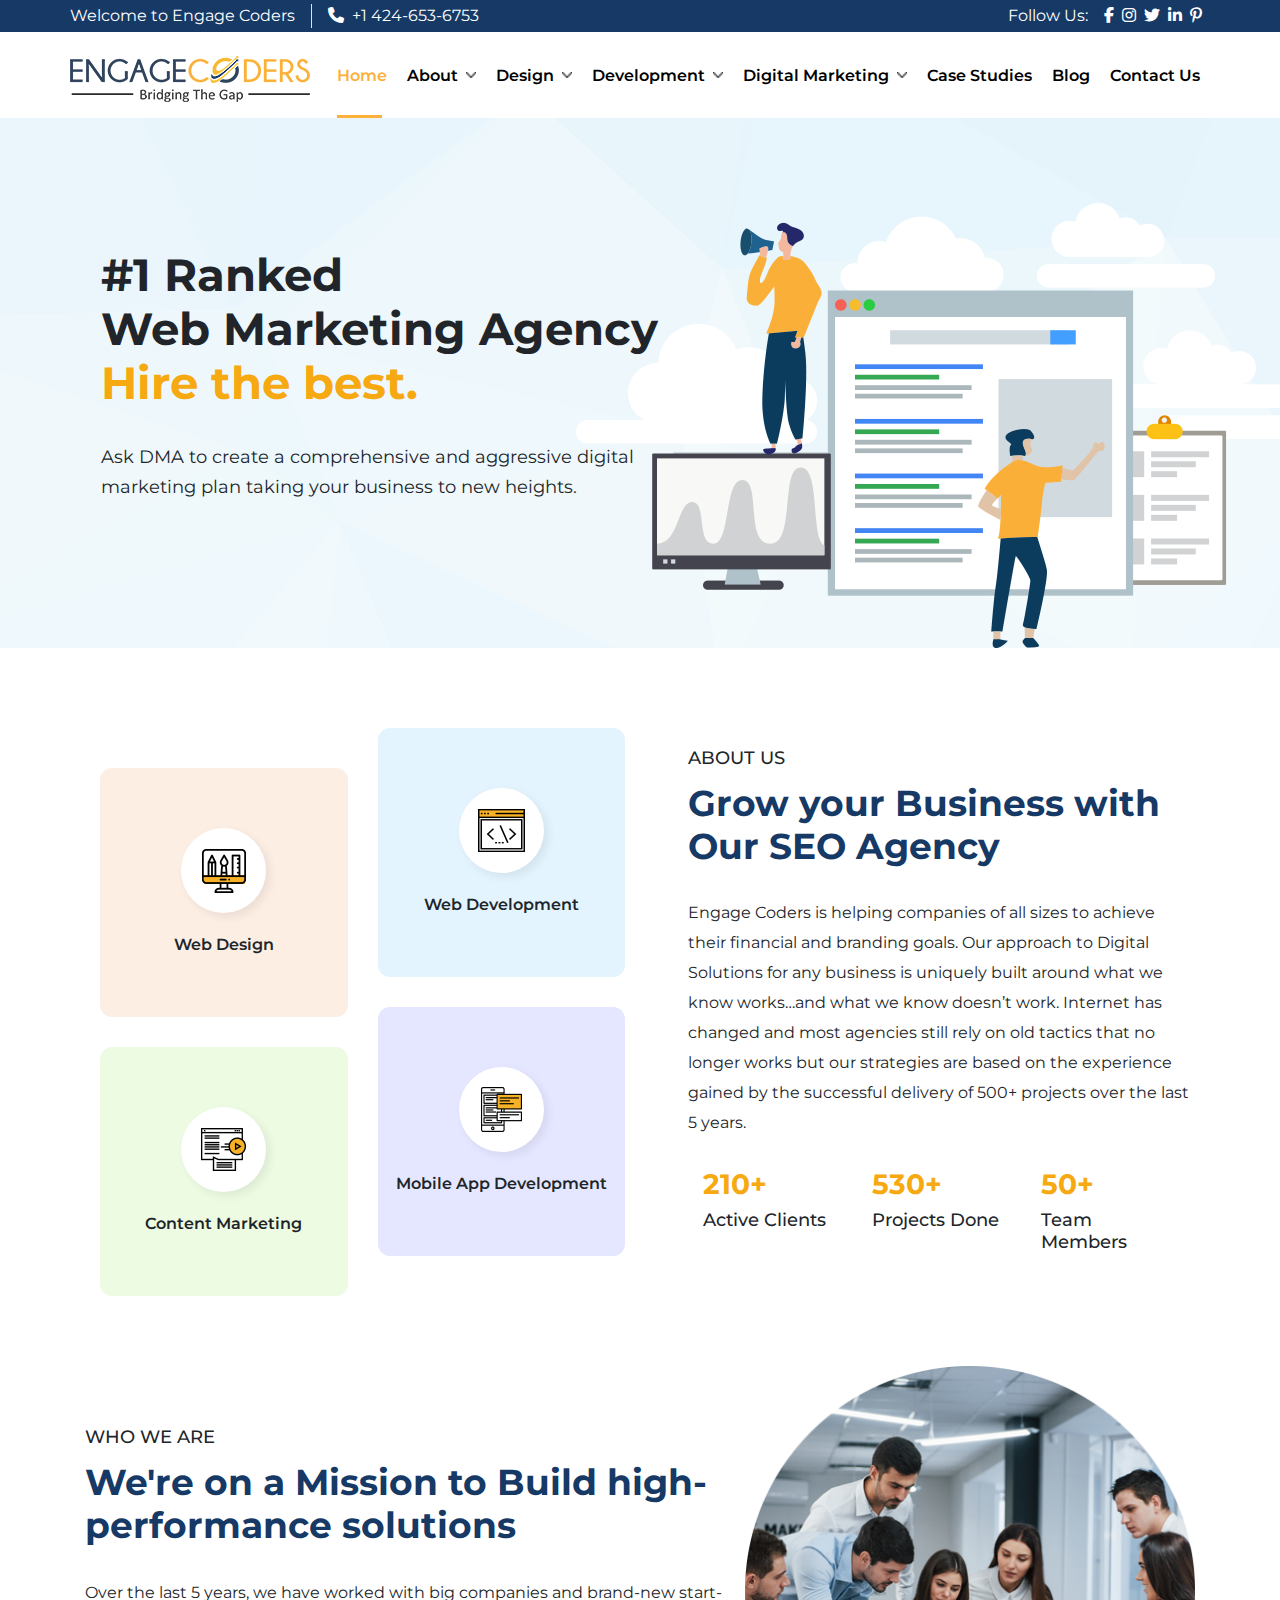
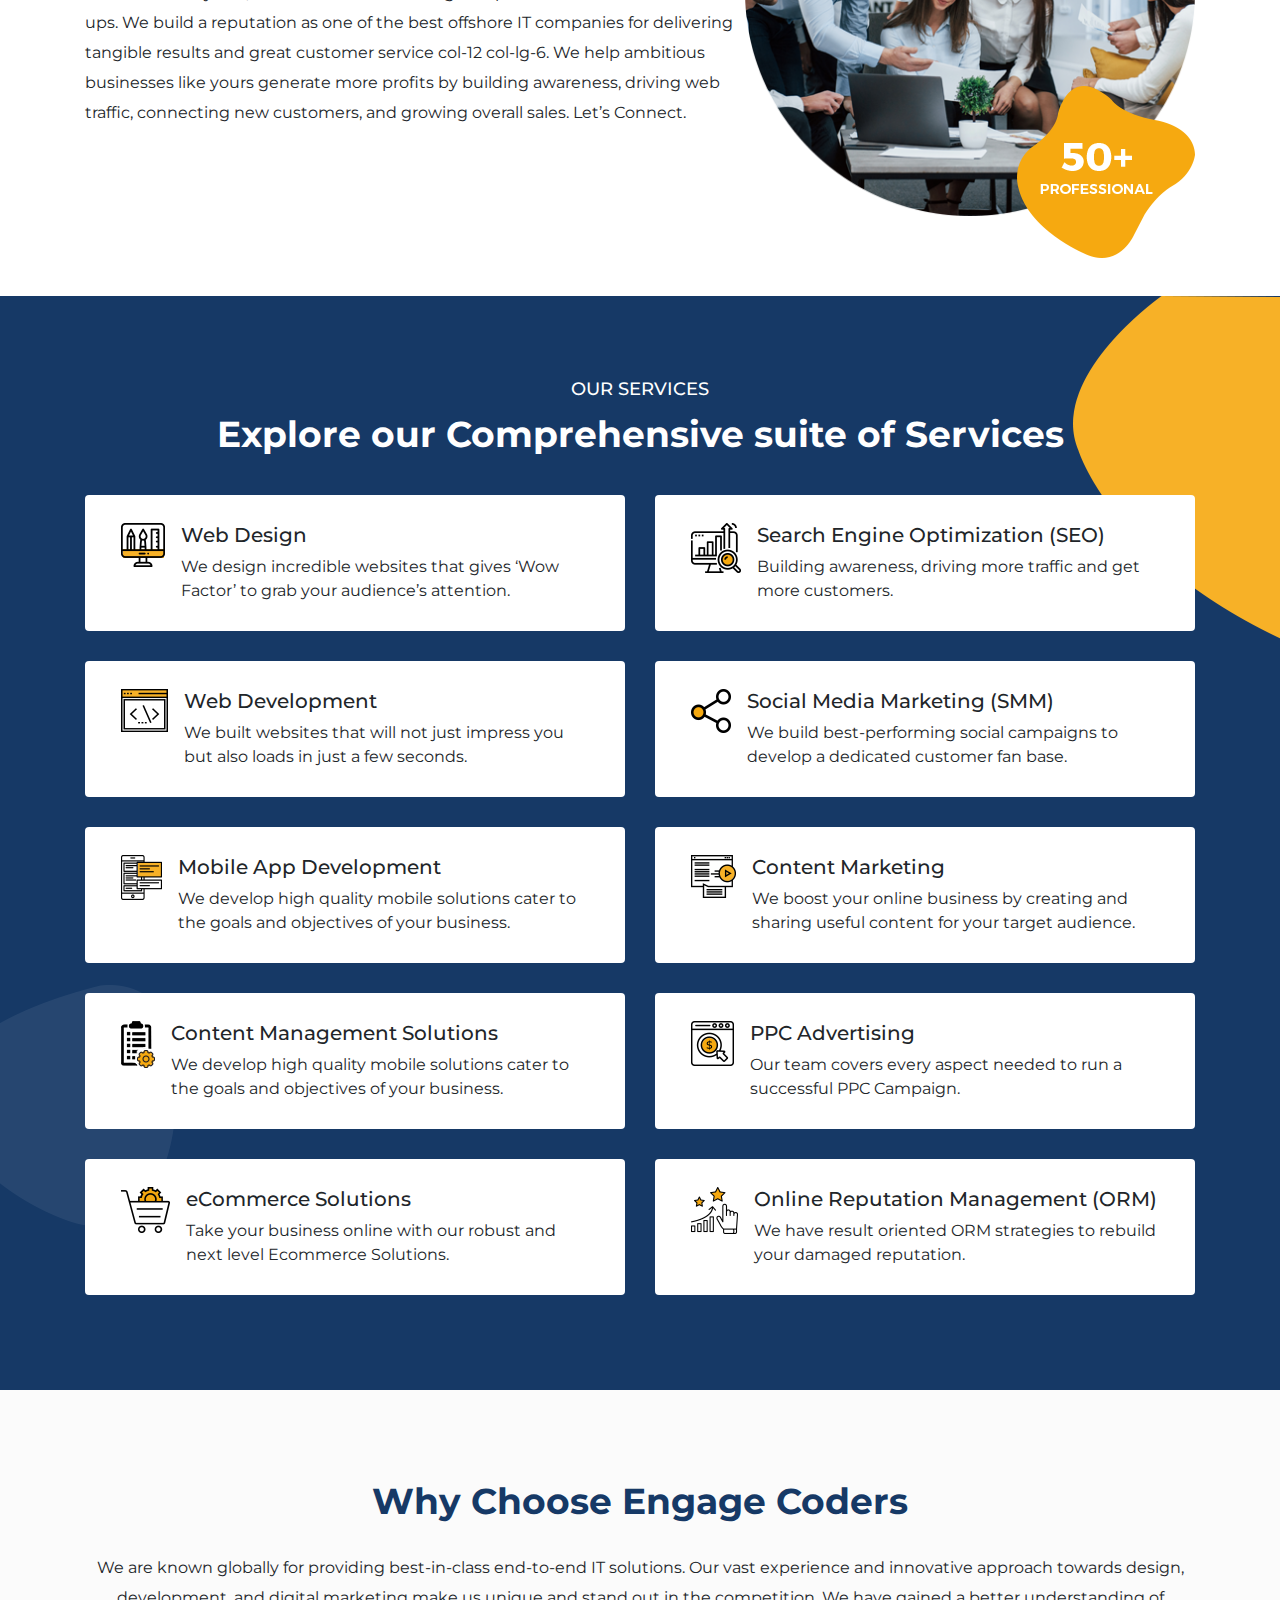
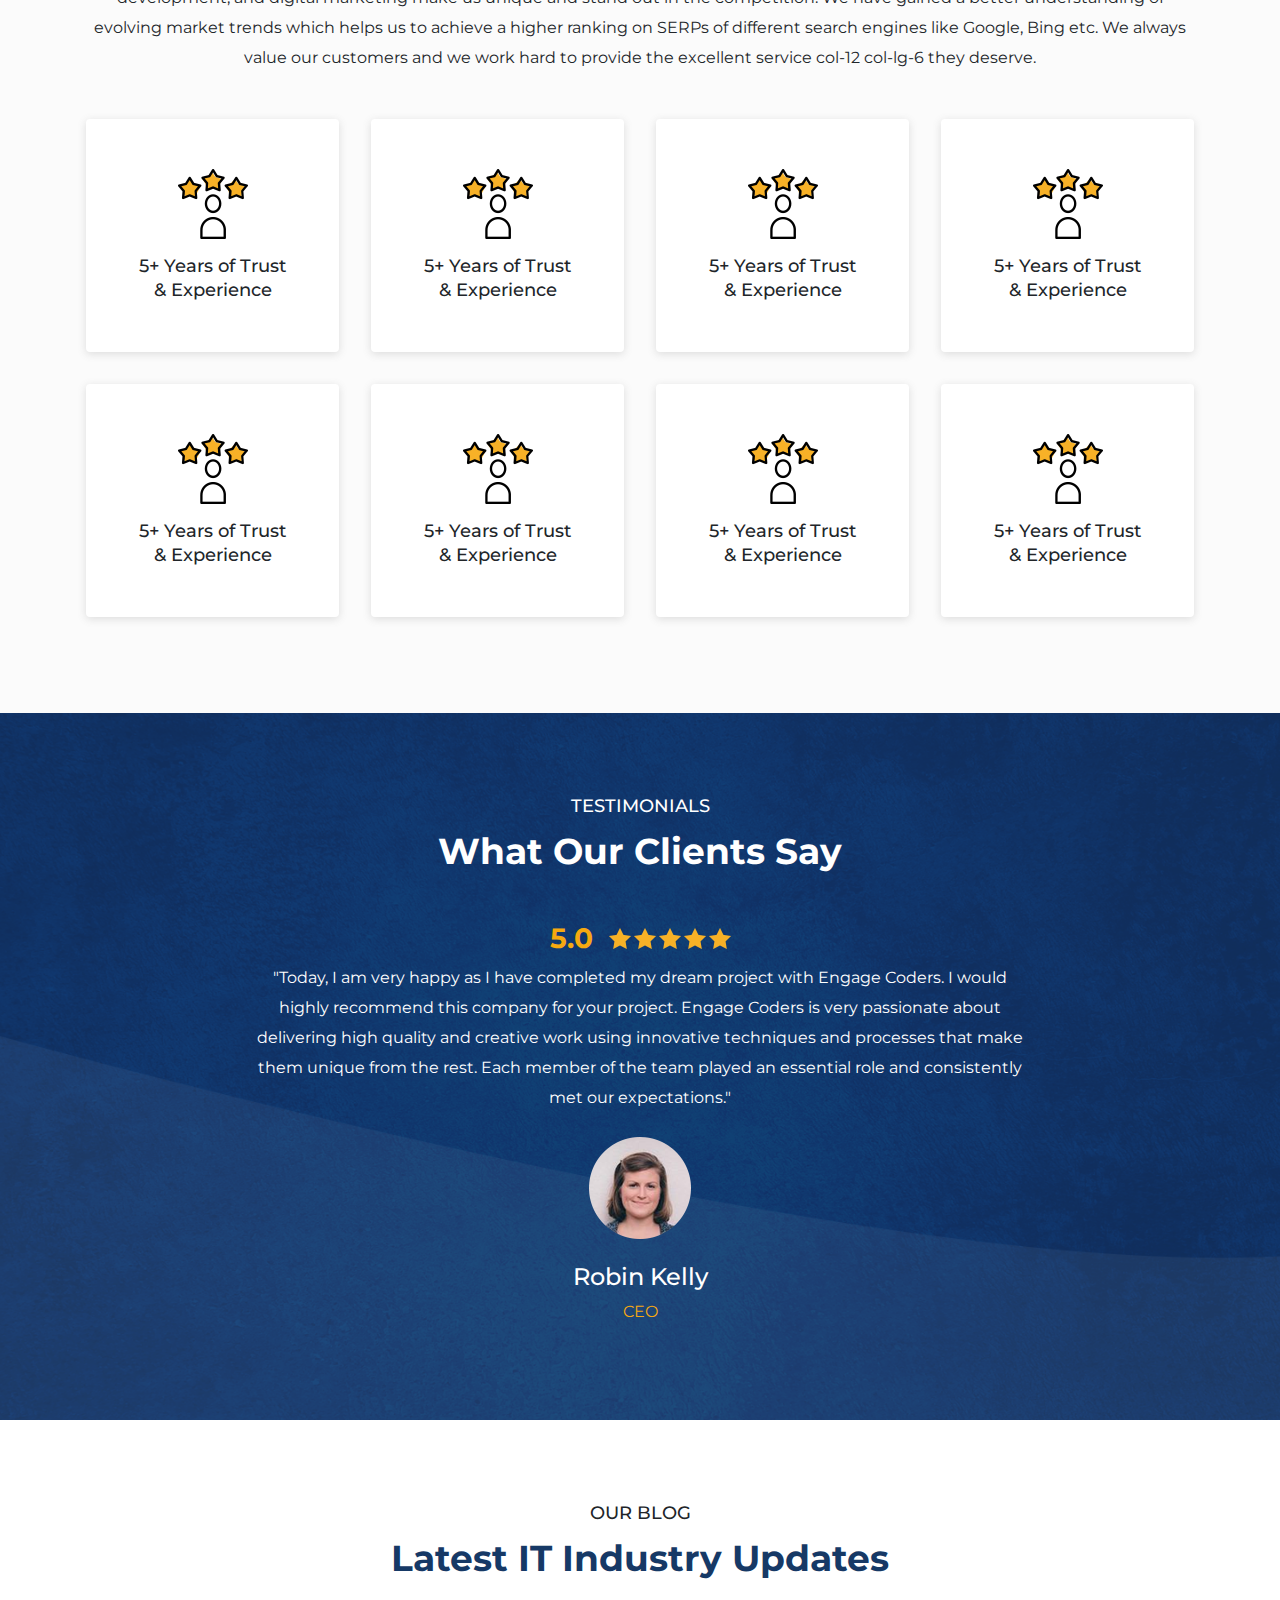
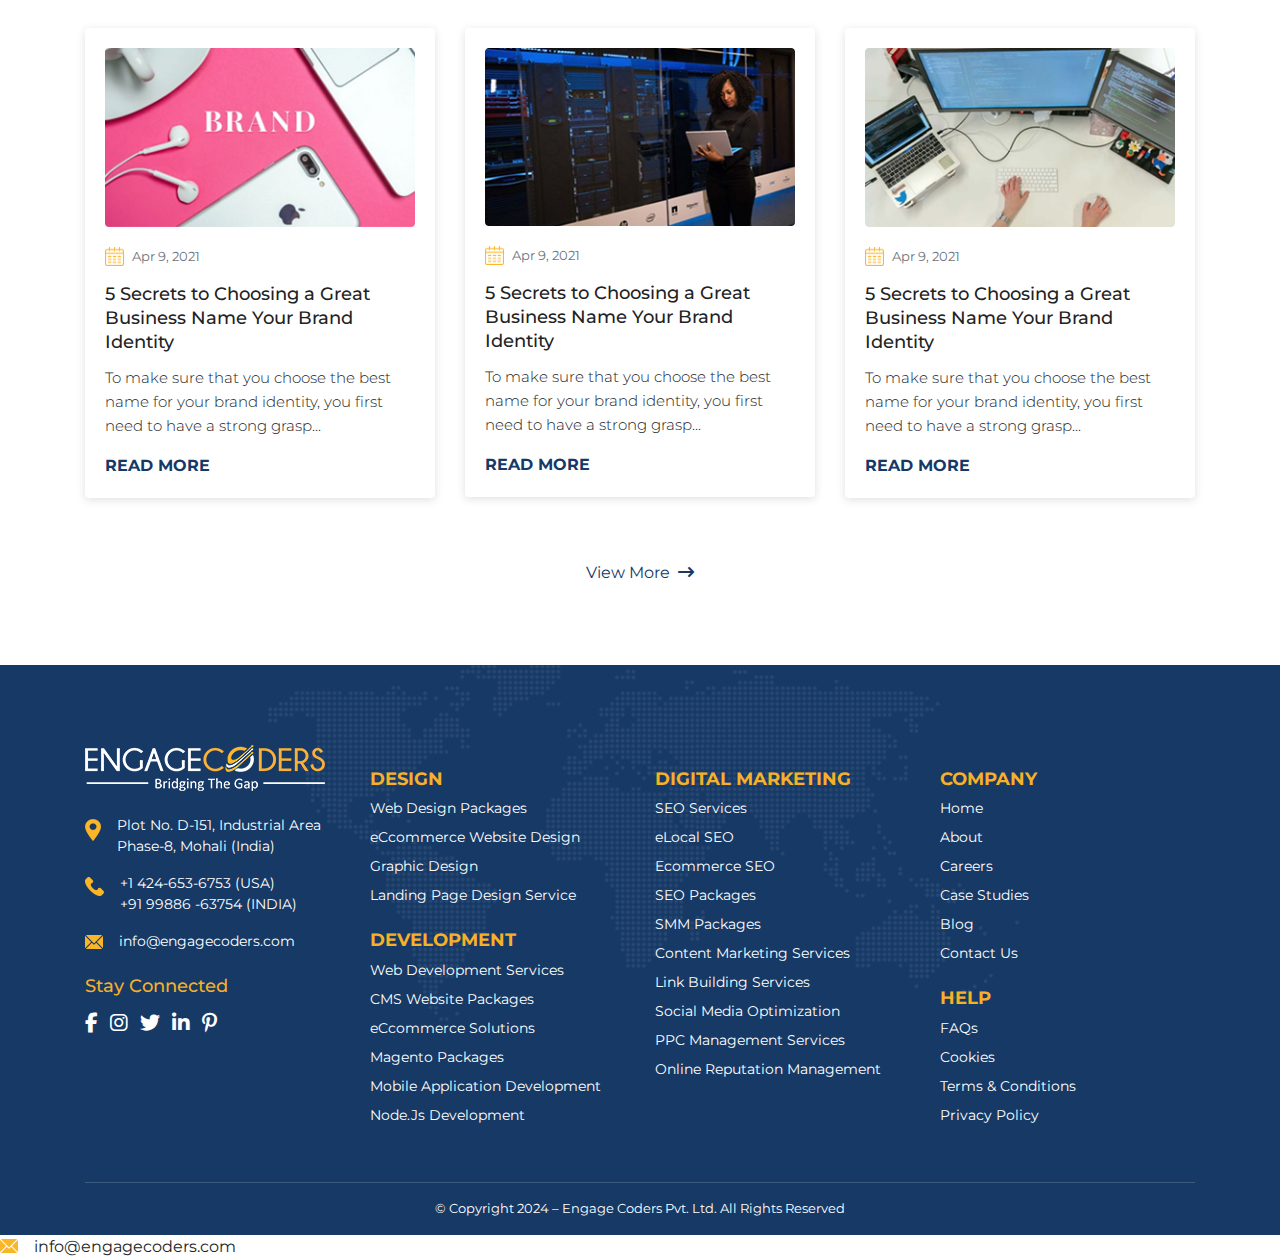
==== commit da650424: "about and contact page" ====
--- a/index.html
+++ b/index.html
@@ -15,183 +15,201 @@
 </head>
 
 <body>
-    <header>
+    <header class="bg-white sticky-top">
         <div class="bg-blue text-white py-1">
-            <div class="d-flex container justify-content-between p-0">
-                <div class="row">
-                    <div class="mr-3">Welcome to Engage Coders</div>
-
-                    <a href="tel:+1 424-653-6753" class="text-white text-decoration-none border-left"><i
-                            class="fa-solid fa-phone ml-3 mr-2"></i>+1
-                        424-653-6753</a>
-                </div>
-                <div><span class="mr-3">Follow Us:</span><i class="fa-brands fa-facebook-f mr-2"></i><i
-                        class="fa-brands fa-instagram mr-2"></i><i class="fa-brands fa-twitter mr-2"></i><i
-                        class="fa-brands fa-linkedin-in mr-2"></i><i class="fa-brands fa-pinterest-p mr-2"></i></div>
+            <div class="container p-0">
+                <div class="d-lg-flex text-center justify-content-between">
+                    <div class="d-flex mx-0 justify-content-center">
+                        <div class="mr-3">Welcome to Engage Coders</div>
+                        <a href="tel:+1 424-653-6753" class="text-white text-decoration-none border-left"><i
+                                class="fa-solid fa-phone ml-3 mr-2"></i>+1
+                            424-653-6753</a>
+                    </div>
+                    <div class="d-none d-md-block"><span class="mr-3">Follow Us:</span><i
+                            class="fa-brands fa-facebook-f mr-2"></i><i class="fa-brands fa-instagram mr-2"></i><i
+                            class="fa-brands fa-twitter mr-2"></i><i class="fa-brands fa-linkedin-in mr-2"></i><i
+                            class="fa-brands fa-pinterest-p mr-2"></i></div>
+                </div>
             </div>
         </div>
-        <nav class="navbar navbar-expand-lg navbar-light container px-0 pb-0 align-items-end">
-            <a class="navbar-brand py-3" href="#">
-                <img src="./assets/images/logo.png" alt="Engagecoders logo">
-            </a>
-            <button class="navbar-toggler" type="button" data-toggle="collapse" data-target="#navbarNav"
-                aria-controls="navbarNav" aria-expanded="false" aria-label="Toggle navigation">
-                <span class="navbar-toggler-icon"></span>
-            </button>
-            <div class="collapse navbar-collapse flex-row-reverse" id="navbarNav">
-                <ul class="navbar-nav">
-                    <li class="nav-item active">
-                        <a class="nav-link" href="#">Home</a>
-                    </li>
-                    <li class="nav-item dropdown">
-                        <a class="nav-link dropdown-toggle" href="#" role="button" data-toggle="dropdown"
-                            aria-expanded="false">
-                            About
-                        </a>
-                        <div class="dropdown-menu">
-                            <a class="dropdown-item" href="#">Action</a>
-                            <a class="dropdown-item" href="#">Another action</a>
-                            <div class="dropdown-divider"></div>
-                            <a class="dropdown-item" href="#">Something else here</a>
-                        </div>
-                    </li>
-                    <li class="nav-item dropdown">
-                        <a class="nav-link dropdown-toggle" href="#" role="button" data-toggle="dropdown"
-                            aria-expanded="false">
-                            Design
-                        </a>
-                        <div class="dropdown-menu">
-                            <a class="dropdown-item" href="#">Action</a>
-                            <a class="dropdown-item" href="#">Another action</a>
-                            <div class="dropdown-divider"></div>
-                            <a class="dropdown-item" href="#">Something else here</a>
-                        </div>
-                    </li>
-                    <li class="nav-item dropdown">
-                        <a class="nav-link dropdown-toggle" href="#" role="button" data-toggle="dropdown"
-                            aria-expanded="false">
-                            Development
-                        </a>
-                        <div class="dropdown-menu">
-                            <a class="dropdown-item" href="#">Action</a>
-                            <a class="dropdown-item" href="#">Another action</a>
-                            <div class="dropdown-divider"></div>
-                            <a class="dropdown-item" href="#">Something else here</a>
-                        </div>
-                    </li>
-                    <li class="nav-item dropdown">
-                        <a class="nav-link dropdown-toggle" href="#" role="button" data-toggle="dropdown"
-                            aria-expanded="false">
-                            Digital Marketing
-                        </a>
-                        <div class="dropdown-menu">
-                            <a class="dropdown-item" href="#">Action</a>
-                            <a class="dropdown-item" href="#">Another action</a>
-                            <div class="dropdown-divider"></div>
-                            <a class="dropdown-item" href="#">Something else here</a>
-                        </div>
-                    </li>
-                    <li class="nav-item">
-                        <a class="nav-link" href="#">Case Studies</a>
-                    </li>
-                    <li class="nav-item">
-                        <a class="nav-link" href="#">Blog</a>
-                    </li>
-                    <li class="nav-item">
-                        <a class="nav-link" href="#">Contact Us</a>
-                    </li>
-                </ul>
-            </div>
-        </nav>
+        <div class="container px-md-0 pb-0">
+            <nav class="navbar navbar-expand-lg navbar-light align-items-lg-end px-0 pb-0">
+                <a class="navbar-brand py-3" href="#">
+                    <img src="./assets/images/logo.png" alt="Engagecoders logo">
+                </a>
+                <button class="navbar-toggler" type="button" data-toggle="collapse" data-target="#navbarNav"
+                    aria-controls="navbarNav" aria-expanded="false" aria-label="Toggle navigation">
+                    <span class="navbar-toggler-icon"></span>
+                </button>
+                <div class="collapse navbar-collapse flex-row-reverse" id="navbarNav">
+                    <ul class="navbar-nav">
+                        <li class="nav-item active">
+                            <a class="nav-link" href="/index.html">Home</a>
+                        </li>
+                        <li class="nav-item dropdown">
+                            <a class="nav-link dropdown-toggle" href="/about.html" role="button">
+                                About
+                            </a>
+                            <div class="dropdown-menu">
+                                <a class="dropdown-item" href="">Action</a>
+                                <a class="dropdown-item" href="#">Another action</a>
+                                <div class="dropdown-divider"></div>
+                                <a class="dropdown-item" href="#">Something else here</a>
+                            </div>
+                        </li>
+                        <li class="nav-item dropdown">
+                            <a class="nav-link dropdown-toggle" href="/about.html" role="button">
+                                Design
+                            </a>
+                            <div class="dropdown-menu">
+                                <a class="dropdown-item" href="#">Action</a>
+                                <a class="dropdown-item" href="#">Another action</a>
+                                <div class="dropdown-divider"></div>
+                                <a class="dropdown-item" href="#">Something else here</a>
+                            </div>
+                        </li>
+                        <li class="nav-item dropdown">
+                            <a class="nav-link dropdown-toggle" href="#" role="button" data-toggle="dropdown"
+                                aria-expanded="false">
+                                Development
+                            </a>
+                            <div class="dropdown-menu">
+                                <a class="dropdown-item" href="#">Action</a>
+                                <a class="dropdown-item" href="#">Another action</a>
+                                <div class="dropdown-divider"></div>
+                                <a class="dropdown-item" href="#">Something else here</a>
+                            </div>
+                        </li>
+                        <li class="nav-item dropdown">
+                            <a class="nav-link dropdown-toggle" href="#" role="button" data-toggle="dropdown"
+                                aria-expanded="false">
+                                Digital Marketing
+                            </a>
+                            <div class="dropdown-menu">
+                                <a class="dropdown-item" href="#">Action</a>
+                                <a class="dropdown-item" href="#">Another action</a>
+                                <div class="dropdown-divider"></div>
+                                <a class="dropdown-item" href="#">Something else here</a>
+                            </div>
+                        </li>
+                        <li class="nav-item">
+                            <a class="nav-link" href="#">Case Studies</a>
+                        </li>
+                        <li class="nav-item">
+                            <a class="nav-link" href="#">Blog</a>
+                        </li>
+                        <li class="nav-item">
+                            <a class="nav-link" href="#">Contact Us</a>
+                        </li>
+                    </ul>
+                </div>
+            </nav>
+        </div>
+
     </header>
     <main>
         <section class="hero-section">
-            <div class="hero-bg"><img src="./assets/images/hero-vector.png" alt="">
-                <div class="container h-100 p-0 d-flex flex-column justify-content-center">
-                    <h1 class="font-weight-bold">#1 Ranked<br>
-                        Web Marketing Agency<br>
-                        <span class="text-orange">Hire the best.</span>
-                    </h1>
-                    <p class="mt-4">Ask DMA to create a comprehensive and aggressive digital<br> marketing plan taking
-                        your business
-                        to
-                        new heights.</p>
+            <div class="hero-bg"><img src="./assets/images/hero-vector.png" alt="" class="d-lg-block d-none">
+                <div class="container h-100">
+                    <div class="h-100 p-0 d-flex flex-column justify-content-center px-3">
+                        <h1 class="font-weight-bold">#1 Ranked<br>
+                            Web Marketing Agency<br>
+                            <span class="text-orange">Hire the best.</span>
+                        </h1>
+                        <p class="mt-4">Ask DMA to create a comprehensive and aggressive digital<br> marketing plan
+                            taking
+                            your business
+                            to
+                            new heights.</p>
+                    </div>
                 </div>
             </div>
         </section>
         <section class="about-section section-space">
-            <div class="container d-flex justify-content-between align-items-center">
-                <div class="d-flex w-50 row row-cols-2">
-                    <div class="col">
-                        <div class="about-box about-one">
-                            <div class="image-wrapper"><img src="./assets/images/web-design-icon.png" alt=""></div>
-                            <p>Web Design</p>
-                        </div>
-                    </div>
-                    <div class="col">
-                        <div class="about-box about-two">
-                            <div class="image-wrapper"><img src="./assets/images/web-development-icon.png" alt=""></div>
-                            <p>Web Development</p>
-                        </div>
-                    </div>
-                    <div class="col">
-                        <div class="about-box about-three">
-                            <div class="image-wrapper"><img src="./assets/images/content-marketing-icon.png" alt="">
-                            </div>
-                            <p>Content Marketing</p>
-                        </div>
-                    </div>
-                    <div class="col">
-                        <div class="about-box about-four">
-                            <div class="image-wrapper"><img src="./assets/images/mobile-app-development-icon.png"
-                                    alt="">
-                            </div>
-                            <p>Mobile App Development</p>
-                        </div>
-                    </div>
-
-                </div>
-                <div class="w-50">
-                    <span class="subheading">About us</span>
-                    <h2 class="heading">Grow your Business with Our SEO Agency</h2>
-                    <p class="paragraph">Engage Coders is helping companies of all sizes to achieve their
-                        financial and branding goals. Our approach to Digital Solutions for any business is uniquely
-                        built
-                        around what we know works…and what we know doesn’t work. Internet has changed and most agencies
-                        still rely on old tactics that no longer works but our strategies are based on the experience
-                        gained
-                        by the successful delivery of 500+ projects over the last 5 years.</p>
-                    <div class="row row-cols-3 m-0 about-counter">
-                        <div class="pr-3">
-                            <h3 class="font-weight-bold text-orange">210+</h3>
-                            <p>Active Clients</p>
-                        </div>
-                        <div class="pr-3">
-                            <h3 class="font-weight-bold text-orange">530+</h3>
-                            <p>Projects Done</p>
-                        </div>
-                        <div class="pr-3">
-                            <h3 class="font-weight-bold text-orange">50+</h3>
-                            <p>Team Members</p>
-                        </div>
-                    </div>
-                </div>
-            </div>
-        </section>
-        <section class="who-we-are section-space">
-            <div class="d-flex align-items-center container pt-0">
-                <div><span class="subheading">Who we are</span>
-                    <h2 class="heading">We're on a Mission to Build high-performance solutions</h2>
-                    <p class="paragraph">Over the last 5 years, we have worked with big companies and brand-new
-                        start-ups. We build a reputation as one of the best offshore IT companies for delivering
-                        tangible results and great customer service. We help ambitious businesses like yours generate
-                        more profits by building awareness, driving web traffic, connecting new customers, and growing
-                        overall sales. Let’s Connect.</p>
-                </div>
-                <div>
-                    <div class="round-img-wrapper position-relative"><img src="./assets/images/who-we-are.png"
-                            alt=""><img src="./assets/images/shape_1.png" alt="" class="who-we_shape"></div>
-
+            <div class="container">
+                <div class="row row-cols-lg-2 mx-0 align-items-center flex-column-reverse flex-lg-row">
+                    <div class="row row-cols-2 mx-0 mt-4 mt-lg-0">
+                        <div class="col">
+                            <div class="about-box about-one">
+                                <div class="image-wrapper"><img src="./assets/images/web-design-icon.png" alt=""></div>
+                                <p>Web Design</p>
+                            </div>
+                        </div>
+                        <div class="col">
+                            <div class="about-box about-two">
+                                <div class="image-wrapper"><img src="./assets/images/web-development-icon.png" alt="">
+                                </div>
+                                <p>Web Development</p>
+                            </div>
+                        </div>
+                        <div class="col">
+                            <div class="about-box about-three">
+                                <div class="image-wrapper"><img src="./assets/images/content-marketing-icon.png" alt="">
+                                </div>
+                                <p>Content Marketing</p>
+                            </div>
+                        </div>
+                        <div class="col">
+                            <div class="about-box about-four">
+                                <div class="image-wrapper"><img src="./assets/images/mobile-app-development-icon.png"
+                                        alt="">
+                                </div>
+                                <p>Mobile App Development</p>
+                            </div>
+                        </div>
+
+                    </div>
+                    <div class="pl-lg-5">
+                        <span class="subheading">About us</span>
+                        <h2 class="heading">Grow your Business with Our SEO Agency</h2>
+                        <p class="paragraph">Engage Coders is helping companies of all sizes to achieve their
+                            financial and branding goals. Our approach to Digital Solutions for any business is uniquely
+                            built
+                            around what we know works…and what we know doesn’t work. Internet has changed and most
+                            agencies
+                            still rely on old tactics that no longer works but our strategies are based on the
+                            experience
+                            gained
+                            by the successful delivery of 500+ projects over the last 5 years.</p>
+                        <div class="row row-cols-3 m-0 about-counter">
+                            <div class="col-4">
+                                <h3 class="font-weight-bold text-orange">210+</h3>
+                                <p>Active Clients</p>
+                            </div>
+                            <div class="col-4">
+                                <h3 class="font-weight-bold text-orange">530+</h3>
+                                <p>Projects Done</p>
+                            </div>
+                            <div class="col-4">
+                                <h3 class="font-weight-bold text-orange">50+</h3>
+                                <p>Team Members</p>
+                            </div>
+                        </div>
+                    </div>
+                </div>
+            </div>
+        </section>
+        <section class="who-we-are section-space pt-0">
+            <div class="container">
+                <div class="d-flex align-items-center flex-column-reverse flex-lg-row">
+                    <div class="left-side"><span class="subheading">Who we are</span>
+                        <h2 class="heading">We're on a Mission to Build high-performance solutions</h2>
+                        <p class="paragraph">Over the last 5 years, we have worked with big companies and brand-new
+                            start-ups. We build a reputation as one of the best offshore IT companies for delivering
+                            tangible results and great customer service col-12 col-lg-6. We help ambitious businesses
+                            like yours
+                            generate
+                            more profits by building awareness, driving web traffic, connecting new customers, and
+                            growing
+                            overall sales. Let’s Connect.</p>
+                    </div>
+                    <div>
+                        <div class="round-img-wrapper position-relative"><img src="./assets/images/who-we-are.png"
+                                class="img-fluid" alt=""><img src="./assets/images/shape_1.png" alt=""
+                                class="who-we_shape">
+                        </div>
+
+                    </div>
                 </div>
             </div>
         </section>
@@ -200,9 +218,9 @@
                 <div class="text-center"><span class="subheading text-white">Our Services</span>
                     <h2 class="heading text-white">Explore our Comprehensive suite of Services</h2>
                 </div>
-                <div class="row row-cols-2 mt-4">
-                    <div class="service">
-                        <div class="media bg-white rounded">
+                <div class="row row-cols-lg-2 mt-4">
+                    <div class="service col-12 col-lg-6">
+                        <div class="media bg-white rounded h-100">
                             <img src="./assets/images/web-design-icon.png" class="mr-3" alt="...">
                             <div class="media-body">
                                 <h5 class="mt-0">Web Design</h5>
@@ -212,8 +230,8 @@
                             </div>
                         </div>
                     </div>
-                    <div class="service">
-                        <div class="media bg-white rounded">
+                    <div class="service col-12 col-lg-6">
+                        <div class="media bg-white rounded h-100">
                             <img src="./assets/images/seo-icon.png" class="mr-3" alt="...">
                             <div class="media-body">
                                 <h5 class="mt-0">Search Engine Optimization (SEO)</h5>
@@ -221,8 +239,8 @@
                             </div>
                         </div>
                     </div>
-                    <div class="service">
-                        <div class="media bg-white rounded">
+                    <div class="service col-12 col-lg-6">
+                        <div class="media bg-white rounded h-100">
                             <img src="./assets/images/web-development-icon.png" class="mr-3" alt="...">
                             <div class="media-body">
                                 <h5 class="mt-0">Web Development</h5>
@@ -231,8 +249,8 @@
                             </div>
                         </div>
                     </div>
-                    <div class="service">
-                        <div class="media bg-white rounded">
+                    <div class="service col-12 col-lg-6">
+                        <div class="media bg-white rounded h-100">
                             <img src="./assets/images/smm-icon.png" class="mr-3" alt="...">
                             <div class="media-body">
                                 <h5 class="mt-0">Social Media Marketing (SMM)</h5>
@@ -241,8 +259,8 @@
                             </div>
                         </div>
                     </div>
-                    <div class="service">
-                        <div class="media bg-white rounded">
+                    <div class="service col-12 col-lg-6">
+                        <div class="media bg-white rounded h-100">
                             <img src="./assets/images/mobile-app-development-icon.png" class="mr-3" alt="...">
                             <div class="media-body">
                                 <h5 class="mt-0">Mobile App Development</h5>
@@ -251,8 +269,8 @@
                             </div>
                         </div>
                     </div>
-                    <div class="service">
-                        <div class="media bg-white rounded">
+                    <div class="service col-12 col-lg-6">
+                        <div class="media bg-white rounded h-100">
                             <img src="./assets/images/content-marketing-icon.png" class="mr-3" alt="...">
                             <div class="media-body">
                                 <h5 class="mt-0">Content Marketing</h5>
@@ -261,8 +279,8 @@
                             </div>
                         </div>
                     </div>
-                    <div class="service">
-                        <div class="media bg-white rounded">
+                    <div class="service col-12 col-lg-6">
+                        <div class="media bg-white rounded h-100">
                             <img src="./assets/images/cms-icon.png" class="mr-3" alt="...">
                             <div class="media-body">
                                 <h5 class="mt-0">Content Management Solutions</h5>
@@ -271,8 +289,8 @@
                             </div>
                         </div>
                     </div>
-                    <div class="service">
-                        <div class="media bg-white rounded">
+                    <div class="service col-12 col-lg-6">
+                        <div class="media bg-white rounded h-100">
                             <img src="./assets/images/ppc.png" class="mr-3" alt="...">
                             <div class="media-body">
                                 <h5 class="mt-0">PPC Advertising</h5>
@@ -280,8 +298,8 @@
                             </div>
                         </div>
                     </div>
-                    <div class="service">
-                        <div class="media bg-white rounded">
+                    <div class="service col-12 col-lg-6">
+                        <div class="media bg-white rounded h-100">
                             <img src="./assets/images/ecommerce-icon.png" class="mr-3" alt="...">
                             <div class="media-body">
                                 <h5 class="mt-0">eCommerce Solutions</h5>
@@ -290,8 +308,8 @@
                             </div>
                         </div>
                     </div>
-                    <div class="service">
-                        <div class="media bg-white rounded">
+                    <div class="service col-12 col-lg-6">
+                        <div class="media bg-white rounded h-100">
                             <img src="./assets/images/orm-icon.png" class="mr-3" alt="...">
                             <div class="media-body">
                                 <h5 class="mt-0">Online Reputation Management (ORM)</h5>
@@ -302,7 +320,7 @@
                     </div>
                 </div>
             </div>
-            <img src="./assets/images/services-yellow-shape.png" alt="" class="shape-first">
+            <img src="./assets/images/services-yellow-shape.png" alt="" class="shape-first d-none d-lg-block">
             <img src="./assets/images/services-shape-2.png" alt="" class="shape-second">
         </section>
         <section class="section-space why-choose">
@@ -317,61 +335,62 @@
                         trends
                         which helps us to achieve a higher ranking on SERPs of different search engines like Google,
                         Bing
-                        etc. We always value our customers and we work hard to provide the excellent service they
+                        etc. We always value our customers and we work hard to provide the excellent service col-12
+                        col-lg-6 they
                         deserve.
                     </p>
                 </div>
-                <div class="row row-cols-4">
-                    <div class="p-3">
-                        <div class="bg-white why-choose-cards">
-                            <img src="./assets/images/trust-icon.png" alt="">
-                            <p>5+ Years of Trust
-                                & Experience</p>
-                        </div>
-                    </div>
-                    <div class="p-3">
-                        <div class="bg-white why-choose-cards">
-                            <img src="./assets/images/trust-icon.png" alt="">
-                            <p>5+ Years of Trust
-                                & Experience</p>
-                        </div>
-                    </div>
-                    <div class="p-3">
-                        <div class="bg-white why-choose-cards">
-                            <img src="./assets/images/trust-icon.png" alt="">
-                            <p>5+ Years of Trust
-                                & Experience</p>
-                        </div>
-                    </div>
-                    <div class="p-3">
-                        <div class="bg-white why-choose-cards">
-                            <img src="./assets/images/trust-icon.png" alt="">
-                            <p>5+ Years of Trust
-                                & Experience</p>
-                        </div>
-                    </div>
-                    <div class="p-3">
-                        <div class="bg-white why-choose-cards">
-                            <img src="./assets/images/trust-icon.png" alt="">
-                            <p>5+ Years of Trust
-                                & Experience</p>
-                        </div>
-                    </div>
-                    <div class="p-3">
-                        <div class="bg-white why-choose-cards">
-                            <img src="./assets/images/trust-icon.png" alt="">
-                            <p>5+ Years of Trust
-                                & Experience</p>
-                        </div>
-                    </div>
-                    <div class="p-3">
-                        <div class="bg-white why-choose-cards">
-                            <img src="./assets/images/trust-icon.png" alt="">
-                            <p>5+ Years of Trust
-                                & Experience</p>
-                        </div>
-                    </div>
-                    <div class="p-3">
+                <div class="row row-cols-lg-4 justify-content-center">
+                    <div class="pb-3 p-lg-3 col-6 col-lg-3">
+                        <div class="bg-white why-choose-cards">
+                            <img src="./assets/images/trust-icon.png" alt="">
+                            <p>5+ Years of Trust
+                                & Experience</p>
+                        </div>
+                    </div>
+                    <div class="pb-3 p-lg-3 col-6 col-lg-3">
+                        <div class="bg-white why-choose-cards">
+                            <img src="./assets/images/trust-icon.png" alt="">
+                            <p>5+ Years of Trust
+                                & Experience</p>
+                        </div>
+                    </div>
+                    <div class="pb-3 p-lg-3 col-6 col-lg-3">
+                        <div class="bg-white why-choose-cards">
+                            <img src="./assets/images/trust-icon.png" alt="">
+                            <p>5+ Years of Trust
+                                & Experience</p>
+                        </div>
+                    </div>
+                    <div class="pb-3 p-lg-3 col-6 col-lg-3">
+                        <div class="bg-white why-choose-cards">
+                            <img src="./assets/images/trust-icon.png" alt="">
+                            <p>5+ Years of Trust
+                                & Experience</p>
+                        </div>
+                    </div>
+                    <div class="pb-3 p-lg-3 col-6 col-lg-3">
+                        <div class="bg-white why-choose-cards">
+                            <img src="./assets/images/trust-icon.png" alt="">
+                            <p>5+ Years of Trust
+                                & Experience</p>
+                        </div>
+                    </div>
+                    <div class="pb-3 p-lg-3 col-6 col-lg-3">
+                        <div class="bg-white why-choose-cards">
+                            <img src="./assets/images/trust-icon.png" alt="">
+                            <p>5+ Years of Trust
+                                & Experience</p>
+                        </div>
+                    </div>
+                    <div class="pb-3 p-lg-3 col-6 col-lg-3">
+                        <div class="bg-white why-choose-cards">
+                            <img src="./assets/images/trust-icon.png" alt="">
+                            <p>5+ Years of Trust
+                                & Experience</p>
+                        </div>
+                    </div>
+                    <div class="pb-3 p-lg-3 col-6 col-lg-3">
                         <div class="bg-white why-choose-cards">
                             <img src="./assets/images/trust-icon.png" alt="">
                             <p>5+ Years of Trust
@@ -386,7 +405,9 @@
                 <div class="text-center">
                     <span class="subheading text-white">Testimonials</span>
                     <h2 class="heading text-white">What Our Clients Say</h2>
-                    <h3 class="text-orange font-weight-bold d-flex align-items-center justify-content-center mt-5">5.0
+                    <h3
+                        class="text-orange font-weight-bold d-flex align-items-center justify-content-center mt-3 mt-lg-5">
+                        5.0
                         <img src="./assets/images/5stars.png" alt="" class="ml-3">
                     </h3>
                     <p class="paragraph text-white testimonial-description">"Today, I am very happy as I have completed
@@ -410,7 +431,7 @@
                 <div class="text-center"><span class="subheading">Our Blog</span>
                     <h2 class="heading">Latest IT Industry Updates</h2>
                 </div>
-                <div class="row row-cols-3 my-5">
+                <div class="row row-cols-lg-3 my-4 my-lg-5">
                     <div class="card-wrapper">
                         <div class="card">
                             <img src="./assets/images/blog-1.png" class="card-img-top" alt="...">
@@ -463,9 +484,113 @@
             </div>
         </section>
     </main>
-    <footer class="container"></footer>
+    <footer class="footer-section section-space pb-3">
+        <div class="container ">
+            <div class="row row-cols-lg-4 mb-5">
+                <div class="col-12 col-lg-3">
+                    <div><img src="./assets/images/white-logo.png" alt=""></div>
+                    <div class="my-4 footer-contact">
+                        <div class="align-items-start d-flex mb-3"><img src="./assets/images/location.png" alt=""
+                                class="mr-3 mt-1">
+                            <div>
+                                <p class="mb-0">Plot No. D-151, Industrial Area
+                                    Phase-8, Mohali (India)</p>
+                            </div>
+
+                        </div>
+                        <div class="align-items-start d-flex mb-3"><img src="./assets/images/phone.png" alt=""
+                                class="mr-3 mt-1">
+                            <div class="phone-num">
+                                <p class="mb-0">+1 424-653-6753 (USA)</p>
+                                <p class="mb-0"> +91 99886 -63754 (INDIA)</p>
+                            </div>
+                        </div>
+                        <div class="align-items-start d-flex"><img src="./assets/images/email.png" alt=""
+                                class="mr-3 mt-1">
+                            <div>
+                                <p class="mb-0">info@engagecoders.com</p>
+                            </div>
+                        </div>
+                    </div>
+                    <div>
+                        <h4 class="footer-heading">Stay Connected</h4>
+                        <div class="social-icons"><i class="fa-brands fa-facebook-f mr-2"></i><i
+                                class="fa-brands fa-instagram mr-2"></i><i class="fa-brands fa-twitter mr-2"></i><i
+                                class="fa-brands fa-linkedin-in mr-2"></i><i class="fa-brands fa-pinterest-p mr-2"></i>
+                        </div>
+                    </div>
+                </div>
+                <div class="col-12 col-lg-3">
+                    <div>
+                        <h4 class="footer-heading text-uppercase font-weight-bold mt-4">Design</h4>
+                        <div class="footer-menu-links"><a href="#">Web Design Packages</a>
+                            <a href="#">eCcommerce Website Design</a>
+                            <a href="#">Graphic Design</a>
+                            <a href="#">Landing Page Design Service</a>
+                        </div>
+                    </div>
+                    <div>
+                        <h4 class="footer-heading text-uppercase font-weight-bold mt-4">Development</h4>
+                        <div class="footer-menu-links"><a href="#">Web Development Services</a>
+                            <a href="#">CMS Website Packages</a>
+                            <a href="#">eCcommerce Solutions</a>
+                            <a href="#">Magento Packages</a>
+                            <a href="#">Mobile Application Development</a>
+                            <a href="#">Node.Js Development</a>
+                        </div>
+                    </div>
+                </div>
+                <div class="col-12 col-lg-3">
+                    <div>
+                        <h4 class="footer-heading text-uppercase font-weight-bold mt-4">Digital Marketing</h4>
+                        <div class="footer-menu-links"><a href="#">SEO Services</a>
+                            <a href="#">eLocal SEO</a>
+                            <a href="#">Ecommerce SEO</a>
+                            <a href="#">SEO Packages</a>
+                            <a href="#">SMM Packages</a>
+                            <a href="#">Content Marketing Services</a>
+                            <a href="#">Link Building Services</a>
+                            <a href="#">Social Media Optimization</a>
+                            <a href="#">PPC Management Services</a>
+                            <a href="#">Online Reputation Management</a>
+                        </div>
+                    </div>
+                </div>
+                <div class="col-12 col-lg-3">
+                    <div>
+                        <h4 class="footer-heading text-uppercase font-weight-bold mt-4">Company</h4>
+                        <div class="footer-menu-links"><a href="#">Home</a>
+                            <a href="#">About</a>
+                            <a href="#">Careers</a>
+                            <a href="#">Case Studies</a>
+                            <a href="#">Blog</a>
+                            <a href="#">Contact Us</a>
+                        </div>
+                    </div>
+                    <div>
+                        <h4 class="footer-heading text-uppercase font-weight-bold mt-4">Help</h4>
+                        <div class="footer-menu-links"><a href="#">FAQs</a>
+                            <a href="#">Cookies</a>
+                            <a href="#">Terms & Conditions</a>
+                            <a href="#">Privacy Policy</a>
+                        </div>
+                    </div>
+                </div>
+            </div>
+            <hr>
+            <div class="footer-copyright">© Copyright 2024 – Engage Coders Pvt. Ltd. All Rights Reserved</div>
+        </div>
+    </footer>
+    <script src="./assets/js/function.js"></script>
     <script src="https://cdn.jsdelivr.net/npm/jquery@3.5.1/dist/jquery.slim.min.js"></script>
     <script src="https://cdn.jsdelivr.net/npm/bootstrap@4.6.2/dist/js/bootstrap.bundle.min.js"></script>
 </body>
 
-</html>+</html>
+
+
+<div class="align-items-start d-flex"><img src="./assets/images/email.png" alt="" class="mr-3 mt-1">
+    <div>
+        <p class="mb-0">info@engagecoders.com</p>
+    </div>
+</div>--- a/assets/css/style.css
+++ b/assets/css/style.css
@@ -1,3 +1,8 @@
+html,
+body {
+    scroll-behavior: smooth;
+}
+
 * {
     font-family: "Montserrat", sans-serif;
 }
@@ -18,14 +23,13 @@
 .subheading {
     font-size: 18px;
     text-transform: uppercase;
-    /* color: #777777; */
     font-weight: 500;
 }
 
 .heading {
     font-size: 36px;
     font-weight: 700;
-    line-height: 42px;
+    line-height: 120%;
     color: #163966;
     margin-top: 10px;
 }
@@ -42,16 +46,9 @@
 
 /* -------------------header-------------------------- */
 
-/* header .bg-blue {
-    font-size: 12px;
-}
-
-header nav {
-    font-size: 14px;
-} */
-
 header nav.navbar-light .navbar-nav .nav-link {
     color: rgb(0 0 0);
+    font-weight: 600;
 }
 
 header nav.navbar-light .navbar-nav .active>.nav-link,
@@ -59,16 +56,29 @@
 .navbar-light .navbar-nav .nav-link.show,
 .navbar-light .navbar-nav .show>.nav-link {
     color: rgb(251 177 56);
-    padding-bottom: 30px;
     font-weight: 600;
 }
 
+header nav.navbar-light .navbar-nav .nav-item:active>.nav-link,
+header .navbar-light .navbar-nav .nav-link:active,
+header .navbar-light .navbar-nav .nav-link.show,
+header .navbar-light .navbar-nav .show>.nav-link {
+    color: rgb(251 177 56);
+    font-weight: 600;
+}
+
+header .navbar-light .navbar-nav .nav-link:focus,
+header .navbar-light .navbar-nav .nav-link:hover {
+    color: rgb(251 177 56);
+    font-weight: 600;
+}
+
 header nav.navbar-light .nav-item .nav-link {
-    padding-inline: 0;
+    padding: 0;
 }
 
 header nav.navbar-light .nav-item {
-    margin-inline: 10px;
+    margin: 0 10px;
 }
 
 header .dropdown-toggle::after {
@@ -84,16 +94,12 @@
     border: none !important;
 }
 
-header li.nav-item.active:before {
-    width: 45px;
-    height: 3px;
-    content: "";
-    position: absolute;
-    background-color: #fcb138;
-    bottom: 0;
-}
-
 header li.nav-item.active {
+    position: relative;
+    display: flex;
+}
+
+header li.nav-item:active {
     position: relative;
     display: flex;
     justify-content: center;
@@ -115,7 +121,7 @@
 }
 
 .hero-section h1 {
-    line-height: 60px;
+    line-height: 120%;
     font-size: 45px;
 }
 
@@ -179,11 +185,12 @@
     margin-top: 20px;
     margin-bottom: 0;
     font-weight: 600;
+    text-align: center;
 }
 
 .about-counter p {
     font-size: 18px;
-    line-height: 30px;
+    line-height: 120%;
     font-weight: 500;
 }
 
@@ -216,6 +223,11 @@
     position: absolute;
     bottom: 15%;
     left: 0;
+}
+
+.our-services .container {
+    position: relative;
+    z-index: 1;
 }
 
 
@@ -246,11 +258,6 @@
     background-size: cover;
 }
 
-.testimonial .testimonial-description {
-    max-width: 70%;
-    margin: 0 auto;
-}
-
 /* --------------------- blog ------------------------------- */
 
 .blog .card-img-top {
@@ -277,10 +284,351 @@
 }
 
 .blog .card-wrapper {
-    padding-inline: 15px;
+    padding: 0 15px;
+    margin-bottom: 15px;
 }
 
 .blog a:hover {
     color: #163966;
     text-decoration: underline;
+}
+
+/* ----------------------------footer section--------------------------- */
+
+.footer-section {
+    background: #163966 url('./../images/map.png') no-repeat top;
+    background-size: contain;
+}
+
+.footer-section .footer-contact div p {
+    font-size: 14px;
+    color: #fff;
+}
+
+.footer-section .footer-heading {
+    font-size: 18px;
+    color: #f7b127;
+}
+
+.footer-section .social-icons {
+    font-size: 20px;
+    color: #fff;
+    display: flex;
+    column-gap: 4px;
+    margin: 16px 0;
+}
+
+.footer-section .footer-menu-links a {
+    color: #fff;
+    text-decoration: none;
+    margin: 0 0 8px 0;
+    display: block;
+    font-size: 14px;
+}
+
+.footer-section hr {
+    border-color: #ffffff2b;
+}
+
+.footer-section .footer-copyright {
+    text-align: center;
+    color: #fff;
+    font-size: 13px;
+}
+
+
+@media screen and (min-width:991px) {
+    .who-we-are .left-side {
+        width: 60%;
+    }
+
+    header li.nav-item:active:before {
+        width: 45px;
+        height: 3px;
+        content: "";
+        position: absolute;
+        background-color: #fcb138;
+        bottom: 0;
+    }
+
+    header li.nav-item.active:before {
+        width: 45px;
+        height: 3px;
+        content: "";
+        position: absolute;
+        background-color: #fcb138;
+        bottom: 0;
+    }
+
+    header li.nav-item:active:before {
+        width: 45px;
+        height: 3px;
+        content: "";
+        position: absolute;
+        background-color: #fcb138;
+        bottom: 0;
+    }
+
+    header nav.navbar-light .navbar-nav .active>.nav-link,
+    .navbar-light .navbar-nav .nav-link.active,
+    .navbar-light .navbar-nav .nav-link.show,
+    .navbar-light .navbar-nav .show>.nav-link {
+        color: rgb(251 177 56);
+        padding-bottom: 30px;
+        font-weight: 600;
+    }
+
+    header nav.navbar-light .navbar-nav .nav-item:active>.nav-link,
+    header .navbar-light .navbar-nav .nav-link:active,
+    header .navbar-light .navbar-nav .nav-link.show,
+    header .navbar-light .navbar-nav .show>.nav-link {
+        color: rgb(251 177 56);
+        padding-bottom: 30px;
+        font-weight: 600;
+    }
+
+    .testimonial .testimonial-description {
+        max-width: 70%;
+        margin: 0 auto;
+    }
+}
+
+@media screen and (max-width:992px) {
+    header li.nav-item:active {
+        position: relative;
+        display: flex;
+        justify-content: flex-start;
+    }
+
+    .our-services .service .media {
+        padding: 15px 15px;
+    }
+
+    .hero-section h1 {
+        line-height: 120%;
+        font-size: 34px;
+    }
+
+    .section-space {
+        padding: 40px 0;
+    }
+
+    .about-box {
+        padding: 30px 15px;
+    }
+
+    .heading {
+        font-size: 26px;
+    }
+
+    .paragraph {
+        margin: 15px 0;
+    }
+
+    .about-box p {
+        margin-top: 10px;
+        margin-bottom: 0;
+        font-weight: 600;
+        text-align: center;
+        font-size: 14px;
+        line-height: 20px;
+    }
+
+    .why-choose .why-choose-cards {
+        padding: 30px;
+    }
+
+    .why-choose .why-choose-cards p {
+        font-size: 16px;
+        line-height: 22px;
+    }
+
+    br {
+        display: none;
+    }
+
+    .footer-section .footer-contact .phone-num {
+        display: flex;
+        gap: 0 15px;
+    }
+
+    .footer-section * {
+        text-align: center;
+    }
+
+    .footer-section .align-items-start.d-flex {
+        justify-content: center;
+    }
+
+    .footer-section .footer-menu-links a {
+        border-bottom: 1px dashed #cccccc2b;
+        padding: 15px 0;
+        margin: 0;
+        line-height: 100%;
+    }
+
+    .footer-section .footer-menu-links a:last-child {
+        border: revert-layer;
+    }
+
+    .footer-section .social-icons {
+        justify-content: center;
+    }
+
+    .why-choose .container .row .col-6.col-lg-3:nth-of-type(odd) {
+        padding: 0 8px 0px 16px;
+    }
+
+    .why-choose .container .row .col-6.col-lg-3:nth-of-type(even) {
+        padding: 0 16px 0 8px;
+    }
+
+    .who-we-are .left-side {
+        margin-top: 40px;
+    }
+
+    .about-counter p {
+        font-size: 16px;
+    }
+}
+
+
+/* =============about page======================== */
+
+.about-banner {
+    background: url('./../images/about-banner.png') no-repeat center;
+    background-size: cover;
+    position: relative;
+}
+
+.about-banner h1 {
+    font-size: 36px;
+}
+
+.about-para p {
+    font-size: 16px;
+    line-height: 30px;
+}
+
+.our-values-section .our-values .media .media-body h5 {
+    font-size: 18px;
+    line-height: 24px;
+    font-weight: 600;
+}
+
+.our-values-section .our-values .media .media-body p {
+    font-size: 14px;
+    line-height: 22px;
+}
+
+.our-values-section .our-values .media {
+    padding: 25px 20px;
+    border-radius: 10px;
+}
+
+.our-values-section .row {
+    row-gap: 30px;
+}
+
+.why-better .sub-head {
+    font-size: 18px;
+    font-weight: 500;
+}
+
+.why-better .why-better-cards {
+    padding: 15px;
+    box-shadow: rgba(99, 99, 99, 0.2) 0px 2px 8px 0px;
+    text-align: center;
+    border-radius: 4px;
+}
+
+.why-better .why-better-cards p {
+    font-weight: 600;
+    font-size: 18px;
+}
+
+.why-better .why-better-cards .why-better-img {
+    display: flex;
+    justify-content: center;
+    align-items: center;
+    width: 50px;
+    height: 50px;
+    margin-right: 10px;
+}
+
+.why-better .why-better-cards .why-better-img img {
+    object-fit: contain;
+    max-width: 100%;
+    max-height: 100%;
+}
+
+.about-contact {
+    background: url('./../images/about-contact.png') no-repeat center;
+    background-size: cover;
+}
+
+
+
+@media screen and (min-width: 768px) {
+    .dropdown:hover .dropdown-menu {
+        display: block;
+        margin: 0;
+    }
+
+    .dropdown-menu {
+        display: none;
+    }
+
+    .about-banner p {
+        font-size: 18px;
+    }
+
+    .why-better {
+        position: relative;
+    }
+
+    .why-better::before {
+        content: "";
+        background: url("./../images/better-shape.png") no-repeat;
+        position: absolute;
+        left: 0;
+        width: 100%;
+        height: 100%;
+        bottom: 0;
+        background-position: 0 75%;
+    }
+
+    /* .why-better .why-better-cards img {
+        height: 42px;
+        width: auto;
+    } */
+}
+
+@media screen and (max-width: 991px) {
+    .about-banner h1 {
+        font-size: 34px;
+    }
+
+    .about-contact .row .media .media-body h5 {
+        font-size: 18px;
+    }
+
+    .about-contact .row .media .media-body p {
+        font-size: 14px;
+        line-break: anywhere;
+    }
+}
+
+@media (hover: none) {
+    .nav-item.dropdown:hover .dropdown-menu {
+        display: none;
+    }
+}
+
+.border-dashed {
+    border-style: dashed;
+}
+
+.opacity-25 {
+    opacity: 25%;
 }